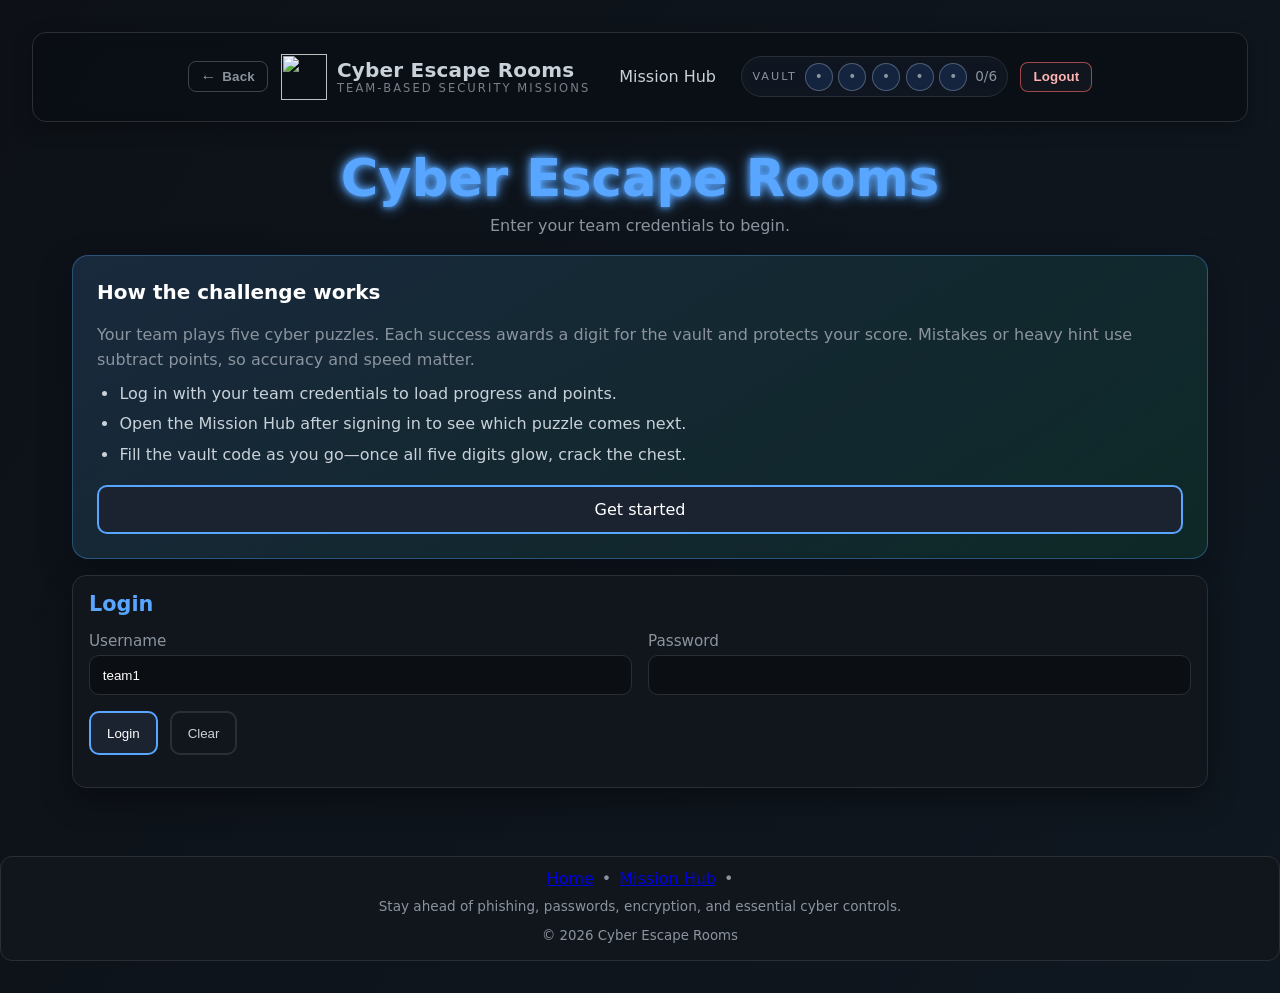
==== admin.html @ 76210c54 "2026 rooms: hub redesign, rebuilt rooms, sync and reset fixes Snapshot of the 2026 escape room work " ====
<!DOCTYPE html>
<html lang="en">
<head>
  <meta charset="UTF-8" />
  <meta name="viewport" content="width=device-width, initial-scale=1.0" />
  <meta name="description" content="Cyber Escape Rooms — Admin dashboard with team progress, charts, and data sync." />
  <link rel="icon" href="assets/favicon.png" type="image/png" />

  <!-- Tight CSP for static hosting (local assets only) -->
  <meta http-equiv="Content-Security-Policy"
        content="default-src 'self';
                 img-src 'self' data:;
                 style-src 'self' 'unsafe-inline';
                 script-src 'self';
                 connect-src 'self';
                 object-src 'none';
                 base-uri 'self'">

  <title>Cyber Escape Rooms — Admin Dashboard</title>

  <!-- External files only; no inline CSS/JS per your request -->
  <link rel="stylesheet" href="css/styles.css" />
  <script src="js/accessibility.js" defer></script>
  <script src="js/utils.js" defer></script>
  <script src="js/state-sync.js" defer></script>
  <script src="js/session.js" defer></script>
  <script src="js/Chart.min.js" defer></script>
  <script src="js/admin.js" defer></script>
</head>

<body data-session="admin">
  <a class="skip-link" href="#main">Skip to content</a>

  <!-- Global Header -->
  <header class="site-header site-header--bar" aria-label="Global">
    <div class="site-header__inner">
      <div class="header-left">
        <button class="nav-btn ghost nav-btn--back" type="button" data-back="index.html" data-tooltip="Back to previous page">
          <span aria-hidden="true">←</span>
          <span>Back</span>
        </button>
        <a class="brand" href="admin.html">
          <img src="assets/logo.png" alt="" class="logo" />
          <span class="brand-copy">
            <span class="brand-name">Cyber Escape Rooms</span>
            <span class="brand-tagline">Team-based security missions</span>
          </span>
        </a>
      </div>

      <div class="header-actions">
        <nav class="main-nav" aria-label="Primary">
          <a class="nav-link" href="game.html" data-visible="team">Mission Hub</a>
          <a class="nav-link" href="admin.html">Admin</a>
        </nav>
        <button class="nav-btn alert nav-btn--logout" type="button" data-action="logout">Logout</button>
      </div>
    </div>
  </header>

  <!-- Wider container for dashboards -->
  <main class="container container-xl admin-main" id="main" role="main" tabindex="-1">
    <header class="game-header" aria-labelledby="adminTitle">
      <h1 id="adminTitle" class="glow">Admin Dashboard</h1>
      <p id="adminWelcome" class="mt-1" style="color:var(--muted)">Welcome, ADMIN!</p>
    </header>

    <!-- Fun escape-room overlays (hooks only; style/JS later) -->
    <div id="confettiLayer" aria-hidden="true">
      <button class="celebrate-close" id="celebrateClose" type="button" aria-label="Close celebration">&times;</button>
      <div class="admin-podium" aria-hidden="true">
        <div class="admin-podium__inner">
          <h2 class="admin-podium__title">Team Podium</h2>
          <ol id="adminPodiumList" class="admin-podium__list"></ol>
        </div>
      </div>
    </div>
    <div id="spotlightLayer" aria-hidden="true"></div>

    <!-- Admin Grid: left = teams/stats/controls, right = charts -->
    <div class="admin-grid mt-2">

      <!-- LEFT column -->
      <aside class="admin-left" aria-label="Team progress and controls">
        <section class="card" aria-labelledby="teamProgressHeading">
          <h2 id="teamProgressHeading">Team Progress</h2>
          <div id="teamProgressList" class="team-grid mt-1" aria-live="polite"></div>
        </section>

        <section class="card mt-2" aria-labelledby="statsHeading">
          <h2 id="statsHeading">Stats &amp; Metrics</h2>
          <p id="averageTimeStats" class="mt-1"></p>
          <ul class="mt-1" style="list-style: disc; padding-left: 1.25rem">
            <li>Total teams detected: <strong id="statTotalTeams">—</strong></li>
            <li>Overall puzzles completed: <strong id="statTotalCompleted">—</strong></li>
            <li>Average completion time: <strong id="statAvgTime">—</strong></li>
          </ul>
          <p class="muted mt-1">Use this panel to track overall progress and average performance. Vault digits stay hidden so teams must earn them firsthand.</p>
        </section>

      </aside>

      <!-- RIGHT column: charts + notes -->
      <section class="admin-right" aria-label="Charts and notes">
        <section class="card admin-analytics" aria-labelledby="chartHeading">
          <div class="chart-header">
            <h2 id="chartHeading">Team Analytics</h2>
            <div class="chart-tabs" role="tablist">
              <button class="chart-tab is-active" type="button" data-target="progressChart" aria-controls="progressChart" aria-selected="true">Puzzle Completion</button>
              <button class="chart-tab" type="button" data-target="timeChart" aria-controls="timeChart" aria-selected="false">Avg Time (s)</button>
              <button class="chart-tab" type="button" data-target="challengeChart" aria-controls="challengeChart" aria-selected="false">Per Puzzle</button>
            </div>
          </div>
          <div class="chart-carousel">
            <canvas id="progressChart" data-panel="progressChart" width="400" height="220" class="chart-panel is-active" role="img"
                    aria-label="Bar chart of puzzles completed per team"></canvas>
            <canvas id="timeChart" data-panel="timeChart" width="400" height="220" class="chart-panel" role="img"
                    aria-label="Bar chart of average completion times per team"></canvas>
            <canvas id="challengeChart" data-panel="challengeChart" width="400" height="220" class="chart-panel" role="img"
                    aria-label="Bar chart showing how many teams completed each challenge"></canvas>
          </div>
        </section>

        <section class="card admin-activity mt-2" aria-labelledby="activityHeading">
          <div class="activity-header">
            <h2 id="activityHeading">Recent Activity</h2>
            <div class="activity-filters" aria-label="Activity filters">
              <label>
                <span class="sr-only">Filter by team</span>
                <select id="activityTeamFilter" aria-label="Filter by team"></select>
              </label>
              <label>
                <span class="sr-only">Filter by type</span>
                <select id="activityTypeFilter" aria-label="Filter by activity type"></select>
              </label>
            </div>
          </div>
          <div id="recentActivityList" class="activity-list-wrapper" aria-live="polite"></div>
        </section>

        <section class="card admin-sessions mt-2" aria-labelledby="sessionHeading">
          <h2 id="sessionHeading">Active Sessions</h2>
          <p class="muted">Snapshot of who is online and their latest action.</p>
          <ul class="session-list" id="sessionList"></ul>
        </section>

        <div class="admin-tools-grid mt-2">
          <!-- Data Sync (Netlify ↔ Neon) — hooks only -->
          <section class="card" aria-labelledby="syncHeading">
          <h2 id="syncHeading">Data Sync (Netlify ↔ Neon)</h2>
          <p class="mt-1" style="color:var(--muted)">
            Pull/push team progress to a Neon Postgres instance (wire-up later).
          </p>
          <div class="flex mt-1 control-row">
            <button class="btn" id="pullNeonBtn" type="button" title="Fetch latest stats from Neon">Pull from Neon</button>
            <button class="btn ghost" id="pushNeonBtn" type="button" title="Write local stats to Neon">Push to Neon</button>
          </div>
          <p id="syncStatus" class="mt-1 muted" aria-live="polite"></p>
          <div class="sync-diagnostics mt-1" id="syncDiagnostics" aria-live="polite"></div>
          <div class="flex mt-1 control-row">
            <button class="btn ghost" id="validateDataBtn" type="button">Run validation</button>
            <button class="btn ghost" id="downloadStateBtn" type="button">Download snapshot</button>
          </div>
        </section>

          <!-- Game Controls / Utilities -->
          <section class="card" aria-labelledby="controlsHeading">
            <h2 id="controlsHeading">Controls</h2>
            <div class="flex mt-1 control-row">
              <button class="btn" id="resetAllProgress" type="button">Reset All Teams</button>
              <button class="btn ghost" id="toggleSpotlight" type="button">Toggle Spotlight</button>
              <button class="btn ghost" id="togglePodium" type="button">Toggle Podium</button>
              <button class="btn ghost" id="triggerConfetti" type="button">Celebrate</button>
            </div>
            <div class="flex mt-1 control-row">
              <a class="btn ghost" id="backToLogin" href="index.html">Back to Login</a>
              <button class="btn" type="button" data-action="logout">Logout</button>
            </div>
          </section>
        </div>

        <!-- Optional: notes panel for admins -->
        <section class="card admin-notes mt-2" aria-labelledby="notesHeading">
          <h2 id="notesHeading">Admin Notes</h2>
          <p class="mt-1" style="color:var(--muted)">Jot observations during a session (local only).</p>
          <div class="field mt-1">
            <label for="adminNotes">Notes</label>
            <textarea id="adminNotes" rows="4" style="width:100%;"></textarea>
          </div>
          <div class="flex mt-1">
            <button class="btn" id="saveNotesBtn" type="button">Save Notes</button>
            <button class="btn ghost" id="clearNotesBtn" type="button">Clear</button>
          </div>
          <p id="notesStatus" class="mt-1" aria-live="polite" style="color:var(--muted)"></p>
        </section>
      </section>
    </div>

    <footer class="mt-3">
      <p style="color:var(--muted)">Charts update based on each team’s local progress and timing data.</p>
    </footer>
  </main>

  <!-- Global Footer -->
  <footer class="site-footer header-bleed">
    <div class="footer-inner">
      <nav class="footer-nav" aria-label="Footer">
        <a href="index.html">Home</a>
        <span aria-hidden="true">•</span>
        <a href="game.html">Mission Hub</a>
        <span aria-hidden="true">•</span>
        <a href="admin.html" aria-current="page">Admin</a>
      </nav>
      <p class="footer-note">Monitor team progress, sync data, and celebrate strong cyber habits.</p>
      <p class="footer-copy"><small>&copy; 2026 Cyber Escape Rooms</small></p>
    </div>
  </footer>

  <!-- Minimal inline handlers (no logic) -->
  <!-- Points Log Modal -->
  <div id="pointsModal" class="admin-modal" aria-hidden="true">
    <div class="admin-modal__overlay" data-close-modal></div>
    <div class="admin-modal__dialog" role="dialog" aria-modal="true" aria-labelledby="pointsModalTitle">
      <button class="admin-modal__close" type="button" data-close-modal aria-label="Close points log">&times;</button>
      <h2 id="pointsModalTitle">Team Points Log</h2>
      <p id="pointsModalSubtitle" class="muted"></p>
      <canvas id="pointsModalChart" width="520" height="240" aria-hidden="true"></canvas>
      <div id="pointsModalLog" class="points-log-list mt-1" role="region" aria-live="polite"></div>
      <form id="pointsAdjustForm" class="points-adjust-form mt-2">
        <div class="field">
          <label for="pointsAdjustAmount">Adjust points by</label>
          <input id="pointsAdjustAmount" name="amount" type="number" step="1" value="0" required />
        </div>
        <div class="field">
          <label for="pointsSetTotal">Or set total to</label>
          <input id="pointsSetTotal" name="total" type="number" step="1" placeholder="Leave blank to keep current" />
        </div>
        <div class="field">
          <label for="pointsAdjustReason">Reason</label>
          <input id="pointsAdjustReason" name="reason" type="text" placeholder="e.g. Manual adjustment" required data-sanitize="loose" />
        </div>
        <div class="points-adjust-actions">
          <button class="btn" type="submit">Apply Changes</button>
          <button class="btn ghost" type="button" id="pointsResetBtn">Clear Log</button>
        </div>
        <p class="muted mt-1" id="pointsAdjustFeedback" aria-live="polite"></p>
      </form>
    </div>
  </div>
</body>
</html>
---- css/styles.css ----
/* ==== Core Theme: Cyber Escape Room ====================================== */
:root {
    --bg-1: #0d1117;
    --bg-2: #0f1720;
    --panel: #11161d;
    --panel-2: #1b2230;
    --ink: #c9d1d9;
    --muted: #8b949e;
    --brand: #58a6ff;
    --brand-soft: #58a6ff22;
    --accent: #09ff88;
    --warn: #ffa657;
    --danger: #ff5555;
    --border: #2a2f36;
    --ring: #58a6ff55;
    --shadow: 0 12px 30px rgba(0, 0, 0, .35);
}

/* Wider container for desktops */
.container-xl { max-width: 1280px; margin-inline: auto; padding-inline: clamp(.75rem, 2.5vw, 2rem); }
@media (min-width: 1440px){ .container-xl { max-width: 1400px; } }

/* Header as a real bar */
.site-header--bar {
  width: 100%;
  background: linear-gradient(180deg, rgba(16,22,35,.85), rgba(16,22,35,.65));
  backdrop-filter: blur(6px);
  border-bottom: 1px solid rgba(120,130,160,.15);
  position: sticky; top: 0; z-index: 1000;
}
.site-header__inner { display:flex; align-items:center; gap:16px; padding:12px 16px; }
.brand .logo { height: 28px; width: auto; }            /* bigger logo */
@media (min-width: 900px){ .brand .logo { height: 34px; } }
.brand .brand-name { font-weight: 700; letter-spacing:.3px; }

/* Footer polish */
.site-footer {
  margin-top: 40px;
  padding: 20px 16px;
  border-top: 1px solid rgba(120,130,160,.18);
  background: rgba(10,14,20,.6);
  text-align: center;
}
.site-footer .footer-nav { display:flex; gap:12px; justify-content:center; flex-wrap:wrap; margin-bottom:8px; }
.site-footer a { opacity:.9 }


* {
    box-sizing: border-box;
    margin: 0;
    padding: 0
}

html {
    font-size: 16px;
    scroll-behavior: smooth
}

body {
    min-height: 100vh;
    color: var(--ink);
    background: linear-gradient(120deg, var(--bg-1), var(--bg-2));
    font-family: system-ui, -apple-system, Segoe UI, Roboto, Ubuntu, Cantarell, 'Helvetica Neue', Arial, 'Noto Sans', sans-serif;
    padding: clamp(1rem, 3vw, 2rem);
}

body.modal-open {
    overflow: hidden;
}

p, li {
    line-height: 1.55;
}

/* ==== Utilities =========================================================== */
.container {
    max-width: 1200px;
    margin-inline: auto;
    padding-inline: clamp(.75rem, 2vw, 1.25rem);
}

main.container,
main.container-xl {
    padding-block: clamp(1rem, 2.5vw, 1.75rem);
}

.grid {
    display: grid;
    gap: 1.25rem
}

.flex {
    display: flex;
    gap: .75rem
}

.muted {
    color: var(--muted);
}

.status-message {
    border: 1px solid var(--border);
    border-left-width: 4px;
    border-radius: 10px;
    padding: .75rem 1rem;
    background: rgba(88, 166, 255, .08);
    font-weight: 500;
    line-height: 1.5;
    transition: background .2s ease, border-color .2s ease, color .2s ease;
}

.status-message:empty {
    display: none;
}

.status-message.ok {
    border-color: var(--accent);
    background: rgba(9, 255, 136, .12);
}

.status-message.warn {
    border-color: var(--warn);
    background: rgba(255, 166, 87, .12);
}

.status-message[data-tone]:not(:empty)::before {
    content: attr(data-tone);
    display: inline-block;
    font-size: .7rem;
    font-weight: 700;
    letter-spacing: .1em;
    text-transform: uppercase;
    margin-right: .6rem;
    color: var(--brand);
}

.status-message[data-tone="success"]::before {
    content: "Success";
    color: var(--accent);
}

.status-message[data-tone="warn"]::before {
    content: "Check";
    color: var(--warn);
}

.status-message[data-tone="info"]::before {
    content: "Note";
}

.status-ok {
    color: var(--accent);
}

.status-warn {
    color: var(--warn);
}

.center {
    display: grid;
    place-items: center
}

.mt-1 {
    margin-top: .5rem
}

.mt-2 {
    margin-top: 1rem
}

.mt-3 {
    margin-top: 1.5rem
}

.hidden {
    display: none !important
}

.sr-only {
    position: absolute !important;
    width: 1px;
    height: 1px;
    padding: 0;
    margin: -1px;
    overflow: hidden;
    clip: rect(0, 0, 0, 0);
    white-space: nowrap;
    border: 0
}

/* ==== Cards & Panels ====================================================== */
.card {
    background: var(--panel);
    border: 1px solid var(--border);
    border-radius: 14px;
    padding: 1rem;
    box-shadow: var(--shadow);
}

.card.sm {
    padding: .9rem;
    border-radius: 12px;
}

/* ==== Headings ============================================================ */
h1.glow {
    font-size: 2.6rem;
    line-height: 1.1;
    color: var(--brand);
    text-shadow: 0 0 6px var(--brand), 0 0 14px var(--brand);
    animation: glowPulse 3.5s ease-in-out infinite alternate;
}

h2 {
    font-size: 1.3rem;
    margin-bottom: .6rem;
    color: var(--brand)
}

h3 {
    font-size: 1.1rem;
    margin-bottom: .3rem
}

/* ==== Buttons ============================================================= */
.btn {
    appearance: none;
    border: 0;
    cursor: pointer;
    background: var(--panel-2);
    color: #fff;
    border: 2px solid var(--brand);
    padding: .8rem 1rem;
    border-radius: 10px;
    transition: transform .18s ease, box-shadow .18s ease, background .18s ease;
    display: inline-flex;
    align-items: center;
    justify-content: center;
    text-decoration: none;
}

.btn.primary {
    background: var(--brand);
    border-color: transparent;
    color: #0b0f14;
    font-weight: 600;
}

.btn:hover {
    transform: translateY(-1px);
    box-shadow: 0 8px 18px var(--brand-soft)
}

.btn.ghost {
    background: transparent;
    border-color: var(--border);
    color: var(--ink)
}

.btn.ghost:hover {
    border-color: var(--brand);
    color: #fff
}

.btn.warn {
    border-color: var(--warn);
    background: rgba(255, 166, 87, 0.18);
    color: #fff;
}

.btn.warn:hover {
    box-shadow: 0 8px 18px rgba(255, 166, 87, 0.3);
}

.btn[aria-pressed="true"] {
    background: var(--brand);
    border-color: var(--brand);
    color: #fff;
    box-shadow: 0 0 0 1px var(--brand-soft);
}

.btn.block {
    width: 100%
}

.btn.sm {
    padding: .45rem .7rem;
    font-size: .92rem
}

.cta-btn {
    font-size: 1rem;
    padding: .75rem 1rem;
    width: 100%;
    min-width: 0;
    justify-content: center;
    white-space: normal;
}

/* ==== Inputs & Forms ====================================================== */
.field {
    display: flex;
    flex-direction: column;
    gap: .35rem;
}

label {
    color: var(--muted);
    font-size: .95rem
}

input[type="text"],
input[type="password"],
input[type="number"] {
    background: #0b0f14;
    color: #fff;
    border: 1px solid var(--border);
    padding: .7rem .8rem;
    border-radius: 10px;
    outline: none;
    transition: border-color .15s ease, box-shadow .15s ease;
}

input:focus {
    border-color: var(--brand);
    box-shadow: 0 0 0 4px var(--ring)
}

form .row {
    display: grid;
    grid-template-columns: 1fr 1fr;
    gap: 1rem
}

/* ==== Layouts ============================================================= */
.game-wrapper {
    max-width: 1200px;
    margin: auto;
    display: flex;
    flex-direction: column;
    gap: 1.25rem
}

.game-header {
    text-align: center;
    margin-bottom: .25rem
}

.game-header__welcome {
    margin-top: .35rem;
    font-size: clamp(1.35rem, 2.6vw, 2.1rem);
    font-weight: 600;
    letter-spacing: .04em;
    color: #e2e8f0;
}

.game-header__welcome span {
    color: var(--accent);
}

.main-layout {
    display: grid;
    grid-template-columns: minmax(260px, 300px) minmax(0, 1fr);
    gap: 1.5rem;
    align-items: start;
}

.instructions-card {
    border: 1px solid var(--brand);
    background: radial-gradient(circle at top left, rgba(88, 166, 255, .18), transparent 55%), var(--panel);
}

.puzzle-actions {
    display: flex;
    gap: .5rem;
    justify-content: center;
    flex-wrap: wrap;
}

.puzzle-actions .btn {
    min-width: 0;
}

.tip-card {
    border-left: 4px solid var(--brand);
    background: rgba(14, 22, 35, .9);
    box-shadow: 0 20px 35px rgba(0, 0, 0, .35);
}

.tip-card h2 {
    margin-bottom: .25rem;
}

.intro-banner {
    background: linear-gradient(145deg, rgba(88, 166, 255, .16), rgba(9, 255, 136, .08));
    border: 1px solid rgba(88, 166, 255, .35);
    border-radius: 16px;
    padding: clamp(1rem, 3vw, 1.5rem);
    display: grid;
    gap: .6rem;
    box-shadow: 0 12px 32px rgba(6, 10, 18, .45);
}

.intro-banner h2 {
    font-size: 1.25rem;
    color: #fff;
}

.intro-banner p {
    color: var(--muted);
}

.intro-banner ol,
.intro-banner ul {
    margin: 0;
    padding-left: 1.4rem;
    display: grid;
    gap: .35rem;
    color: var(--ink);
}

.intro-banner strong {
    color: #fff;
}

.points-card {
    padding: clamp(1rem, 3vw, 1.5rem);
}

.points-panel {
    margin: 0;
}

.points-panel summary {
    font-weight: 600;
    letter-spacing: .03em;
    text-transform: uppercase;
    color: var(--brand);
    cursor: pointer;
    list-style: none;
    display: flex;
    align-items: center;
    gap: .5rem;
}

.points-panel summary::-webkit-details-marker {
    display: none;
}

.points-panel summary::after {
    content: '\25BC';
    font-size: .7rem;
    transition: transform .2s ease;
    margin-left: auto;
}

.points-panel[open] summary::after {
    transform: rotate(180deg);
}

.points-panel > *:not(summary) {
    margin-top: .85rem;
}

.points-panel ul {
    margin: 0;
    padding-left: 1.25rem;
    color: var(--muted);
    display: grid;
    gap: .4rem;
}

.vault-callout {
    margin-top: .75rem;
    padding: .85rem 1rem;
    border-radius: 14px;
    border: 1px solid rgba(9, 255, 136, .45);
    background: linear-gradient(120deg, rgba(9, 255, 136, .12), rgba(9, 255, 136, .04));
    box-shadow: 0 10px 24px rgba(3, 8, 14, .35);
    display: grid;
    gap: .35rem;
}

.vault-callout .tag {
    display: inline-flex;
    align-items: center;
    gap: .35rem;
    padding: .3rem .65rem;
    border-radius: 999px;
    font-size: .75rem;
    letter-spacing: .08em;
    text-transform: uppercase;
    background: rgba(88, 166, 255, .18);
    color: var(--brand);
    font-weight: 600;
}

.vault-callout strong {
    color: #fff;
    font-size: 1.05rem;
}

.hint-callout {
    margin-top: .75rem;
    padding: .75rem 1rem;
    border-radius: 12px;
    border: 1px dashed rgba(88, 166, 255, .4);
    background: rgba(88, 166, 255, .08);
    color: var(--ink);
}

.hint-callout[hidden] {
    display: none;
}

.status-hud {
    display: grid;
    grid-template-columns: repeat(auto-fit, minmax(220px, 1fr));
    gap: 1rem;
    margin-top: 1.25rem;
}

.points-box {
    background: linear-gradient(160deg, rgba(22, 30, 44, .92), rgba(15, 21, 32, .88));
    border: 1px solid rgba(88, 166, 255, .22);
    border-radius: 14px;
    padding: 1rem 1.25rem;
    box-shadow: 0 14px 32px rgba(5, 10, 20, .35);
    display: grid;
    gap: .35rem;
}

.points-box__label {
    text-transform: uppercase;
    letter-spacing: .08em;
    font-size: .75rem;
    color: var(--muted);
}

.points-box__value {
    font-size: clamp(2.1rem, 4vw, 2.8rem);
    font-weight: 700;
    letter-spacing: .08em;
    color: #fff;
    font-family: "JetBrains Mono", Consolas, monospace;
}

.points-box__delta {
    font-size: .95rem;
    color: var(--muted);
    min-height: 1.2rem;
}

.points-box__delta.positive {
    color: var(--accent);
}

.points-box__delta.negative {
    color: var(--warn);
}

.progress-mini {
    background: rgba(9, 14, 22, .9);
    border: 1px solid rgba(88, 166, 255, .22);
    border-radius: 14px;
    padding: 1rem 1.25rem;
    display: grid;
    gap: .5rem;
}

.progress-mini__label {
    text-transform: uppercase;
    letter-spacing: .08em;
    font-size: .75rem;
    color: var(--muted);
}

.progress-mini__track {
    width: 100%;
    height: 12px;
    border-radius: 999px;
    background: rgba(88, 166, 255, .12);
    overflow: hidden;
}

.progress-mini__fill {
    height: 100%;
    width: 0%;
    background: linear-gradient(90deg, rgba(88, 166, 255, .65), rgba(9, 255, 136, .9));
    border-radius: inherit;
    transition: width .35s ease;
}

.progress-mini__text {
    color: var(--muted);
    font-size: .95rem;
}

.challenge-nav {
    margin-top: 2rem;
    display: flex;
    gap: .75rem;
    flex-wrap: wrap;
    justify-content: space-between;
}

.challenge-nav .btn {
    min-width: 160px;
}

.resources-card {
    margin-top: 1.5rem;
}

.resources-card ul {
    list-style: disc;
    padding-left: 1.25rem;
    display: grid;
    gap: .4rem;
}

.resources-card a {
    color: var(--brand);
    text-decoration: none;
}

.resources-card a:hover {
    text-decoration: underline;
}

.instructions-grid {
    display: grid;
    gap: 1.5rem;
}

@media (min-width: 900px) {
    .instructions-grid {
        grid-template-columns: minmax(0, 1.4fr) minmax(0, 1fr);
        align-items: center;
    }
}

.instructions-list {
    display: grid;
    gap: .75rem;
    padding-left: 1.3rem;
    font-size: 1.05rem;
}

.instructions-list li {
    line-height: 1.6;
}

.classification-cta {
    background: rgba(9, 255, 136, .08);
    border: 1px solid rgba(9, 255, 136, .35);
    border-radius: 16px;
    padding: 1.25rem;
    display: grid;
    gap: .85rem;
    justify-items: start;
    position: relative;
}

.classification-cta.is-nudged {
    box-shadow: 0 0 0 3px rgba(239, 68, 68, .5);
}

.classification-cta.is-nudged::after {
    content: 'Select a classification before highlighting';
    position: absolute;
    top: -1.75rem;
    left: .75rem;
    font-size: .8rem;
    color: #f87171;
}

.classification-buttons {
    display: grid;
    gap: .75rem;
    grid-template-columns: minmax(0, 1fr);
}

@media (min-width: 640px) {
    .classification-buttons {
        grid-template-columns: repeat(2, minmax(0, 1fr));
    }
}

.classification-buttons .btn {
    width: 100%;
    position: relative;
    border-width: 2px;
}

.classification-buttons .btn[aria-pressed="true"] {
    transform: translateY(-1px);
    box-shadow: 0 0 0 2px rgba(9, 255, 136, .35);
}

.feedback-actions {
    display: flex;
    flex-wrap: wrap;
    align-items: flex-start;
    gap: 1rem;
}

.feedback-actions .classification-cta {
    min-width: 240px;
    padding: .75rem 1rem;
    border: 1px solid rgba(59, 130, 246, .25);
    border-radius: 12px;
    background: rgba(9, 16, 29, .6);
}

.classification-buttons .btn.is-selected {
    transform: translateY(-2px);
    box-shadow: 0 0 0 3px rgba(88, 166, 255, .55), 0 18px 22px rgba(8, 12, 24, .4);
    border-color: rgba(88, 166, 255, .8);
    padding-right: 2.75rem;
}

.classification-buttons .btn.is-selected::after {
    content: 'Selected';
    position: absolute;
    top: 6px;
    right: 8px;
    padding: 2px 6px;
    font-size: .68rem;
    letter-spacing: .08em;
    text-transform: uppercase;
    border-radius: 999px;
    background: rgba(0, 0, 0, .35);
    color: rgba(255, 255, 255, .85);
}

#markPhish {
    background: rgba(104, 20, 55, .9);
    border-color: rgba(255, 166, 187, .45);
}

#markPhish:hover {
    background: rgba(122, 25, 66, .95);
}

#markPhish[aria-pressed="true"] {
    background: linear-gradient(135deg, rgba(154, 25, 75, .95), rgba(108, 18, 62, .95));
    border-color: rgba(255, 182, 209, .7);
    color: #fff;
}

#markPhish.is-selected {
    background: linear-gradient(135deg, rgba(200, 40, 100, 1), rgba(120, 16, 70, 1));
    color: #fff;
    border-color: rgba(255, 214, 238, .85);
}

#markPhish.is-selected::after {
    background: rgba(255, 255, 255, .18);
    color: rgba(255, 255, 255, .9);
}

#markLegit {
    background: rgba(88, 166, 255, .85);
    color: #0b0f14;
}

#markLegit:hover {
    background: rgba(88, 166, 255, .95);
}

#markLegit[aria-pressed="true"] {
    background: linear-gradient(135deg, rgba(120, 200, 255, 1), rgba(70, 150, 255, 1));
    border-color: rgba(120, 200, 255, .9);
    color: #05101f;
}

#markLegit.is-selected {
    background: linear-gradient(135deg, rgba(120, 200, 255, 1), rgba(40, 110, 220, 1));
    color: #041223;
    border-color: rgba(164, 220, 255, .9);
}

#markLegit.is-selected::after {
    background: rgba(12, 44, 92, .18);
    color: rgba(6, 24, 44, .82);
}

.classification-status {
    font-size: .82rem;
    margin-top: .35rem;
    transition: color .2s ease;
    color: var(--muted);
}

.classification-status.is-phish {
    color: #34d399;
}

.classification-status.is-legit {
    color: #60a5fa;
}

.cta-title {
    font-size: 1.25rem;
    font-weight: 600;
}

.cta-hint {
    color: var(--muted);
    font-size: .95rem;
}

.canvas-header {
    display: flex;
    justify-content: space-between;
    align-items: flex-start;
    gap: 1rem;
    flex-wrap: wrap;
}

.canvas-header .muted {
    margin: 0;
}

.canvas-actions {
    display: inline-flex;
    align-items: center;
    gap: .4rem;
    flex-wrap: wrap;
}

.canvas-actions .btn {
    min-width: 0;
}

body.phish-overlay-open {
    overflow: hidden;
}

.phish-overlay {
    position: fixed;
    inset: 0;
    z-index: 320;
    background: rgba(3, 10, 20, .92);
    display: flex;
    align-items: center;
    justify-content: center;
    padding: clamp(1rem, 5vw, 2.5rem);
}

#phishWorkspace.is-fullscreen {
    width: min(95vw, 1300px);
    max-height: 100vh;
    overflow: auto;
    box-shadow: 0 24px 70px rgba(0, 0, 0, .45);
    background: rgba(6, 12, 20, .92);
    border-radius: 18px;
    padding: clamp(1rem, 3vw, 1.5rem);
}

#phishWorkspace.is-fullscreen .image-stage {
    max-width: min(95vw, 1400px);
}

#phishWorkspace.is-fullscreen .card {
    max-width: 100%;
}

#phishWorkspace.is-fullscreen .main-layout,
#phishWorkspace.is-fullscreen {
    grid-template-columns: minmax(240px, 300px) minmax(0, 1fr);
}

.canvas-carousel {
    position: relative;
    display: flex;
    justify-content: center;
    padding: clamp(.75rem, 1.4vw, 1.1rem) clamp(.5rem, 1.8vw, 1rem);
    background: linear-gradient(160deg, rgba(18, 26, 40, .95), rgba(11, 17, 26, .88));
    border: 1px solid rgba(88, 166, 255, .18);
    border-radius: 18px;
    box-shadow: 0 20px 45px rgba(5, 10, 18, .55);
    overflow: hidden;
}

.carousel-arrow {
    width: 56px;
    height: 56px;
    border-radius: 50%;
    background: rgba(7, 12, 22, .75);
    border: 2px solid var(--brand);
    color: #fff;
    font-size: 2rem;
    display: grid;
    place-items: center;
    cursor: pointer;
    transition: transform .2s ease, box-shadow .2s ease;
    position: absolute;
    top: 50%;
    transform: translateY(-50%);
    z-index: 25;
}

.canvas-carousel #prevImg { left: 1rem; }
.canvas-carousel #nextImg { right: 1rem; }

.carousel-arrow:hover:not(:disabled) {
    transform: translateY(-50%) scale(1.05);
    box-shadow: 0 12px 24px rgba(88, 166, 255, .25);
}

.carousel-arrow:disabled {
    opacity: .35;
    cursor: not-allowed;
}

.carousel-arrow:focus-visible,
.carousel-dots button:focus-visible {
    outline: 3px solid var(--accent);
    outline-offset: 3px;
}

.carousel-dots {
    display: flex;
    justify-content: center;
    gap: .6rem;
    margin-top: 1.25rem;
    flex-wrap: wrap;
}

.carousel-dots button {
    width: 14px;
    height: 14px;
    border-radius: 999px;
    border: 2px solid var(--brand);
    background: transparent;
    cursor: pointer;
    padding: 0;
    transition: transform .2s ease, background .2s ease;
    position: relative;
    overflow: hidden;
}

.carousel-dots button.is-active {
    background: var(--brand);
    transform: scale(1.2);
}

.carousel-dots button.is-complete {
    border-color: var(--accent);
}

.carousel-dots button.is-complete::after {
    content: "";
    position: absolute;
    inset: 2px;
    border-radius: inherit;
    background: rgba(9, 255, 136, .5);
    opacity: .75;
}

.carousel-dots button.is-active.is-complete {
    background: var(--accent);
    border-color: var(--accent);
}

.text-center {
    text-align: center;
}

@media (max-width: 680px) {
    .carousel-arrow {
        width: 44px;
        height: 44px;
        font-size: 1.5rem;
        justify-self: center;
    }

    .canvas-carousel {
        padding: .5rem;
    }

    .image-stage {
        min-height: clamp(16rem, 110vw, 32rem);
    }
}


.left-panel,
.right-panel {
    min-width: 0
}

/* ==== Puzzle Navigation =================================================== */
.puzzle-nav .buttons {
    display: grid;
    gap: .8rem;
    grid-template-columns: repeat(auto-fit, minmax(200px, 1fr));
}

.puzzle-nav .btn {
    justify-content: space-between;
    display: flex;
    align-items: center;
    position: relative;
    overflow: hidden;
    isolation: isolate;
    transition: color .2s ease, border-color .2s ease, box-shadow .2s ease;
    z-index: 0;
}

.puzzle-nav .btn::before {
    content: "";
    position: absolute;
    inset: 0;
    background: linear-gradient(90deg, rgba(9, 255, 136, .35), rgba(9, 255, 136, .35));
    transform-origin: left;
    transform: scaleX(var(--progress-ratio, 0));
    transition: transform .35s ease;
    z-index: -1;
}

.puzzle-nav .btn::after {
    content: attr(data-progress) '%';
    position: absolute;
    top: 6px;
    right: 10px;
    font-size: .75rem;
    color: var(--muted);
    letter-spacing: .04em;
    font-family: "JetBrains Mono", Consolas, monospace;
    opacity: .85;
    z-index: 1;
}

.puzzle-nav .btn[data-progress="0"]::after {
    opacity: 0;
}

.puzzle-nav .btn.is-complete {
    border-color: var(--accent);
    color: #fff;
    box-shadow: 0 0 0 1px rgba(9, 255, 136, .35);
}

/* ==== Game Dashboard Layout ============================================= */
.dashboard-grid {
    display: grid;
    gap: 1.25rem;
    grid-template-columns: minmax(320px, 1.2fr) minmax(260px, 1fr);
    align-items: start;
}

.dashboard-grid > .mission-card {
    grid-column: 1 / -1;
}

.mission-card {
    position: relative;
    overflow: hidden;
}

.mission-card::before {
    content: "";
    position: absolute;
    inset: -30%;
    background: radial-gradient(circle at top right, rgba(88, 166, 255, .18), transparent 65%);
    transform: rotate(-6deg);
    pointer-events: none;
}

.mission-card__header {
    position: relative;
    z-index: 1;
    display: flex;
    flex-direction: column;
    gap: .35rem;
    margin-bottom: 1rem;
}

.mission-card__grid {
    position: relative;
    z-index: 1;
    display: grid;
    grid-template-columns: repeat(3, minmax(220px, 1fr));
    gap: 1.25rem;
    margin-top: 1.25rem;
}

.mission-brief {
    background: rgba(15, 28, 40, .85);
    border: 1px solid rgba(88, 166, 255, .28);
    border-radius: 14px;
    padding: 1rem;
    display: grid;
    gap: .65rem;
}

.mission-brief__title {
    font-size: 1.1rem;
    font-weight: 600;
}

.mission-brief__next {
    display: flex;
    flex-wrap: wrap;
    gap: .5rem .75rem;
    align-items: center;
    font-size: .95rem;
}

.mission-brief__next .tag {
    display: inline-flex;
    align-items: center;
    gap: .35rem;
    padding: .35rem .7rem;
    border-radius: 999px;
    font-size: .85rem;
    font-weight: 600;
    background: rgba(9, 255, 136, .2);
    color: var(--accent);
}

.mission-brief__next .tag.is-complete {
    background: rgba(88, 166, 255, .2);
    color: var(--brand);
}

.mission-brief .btn {
    justify-self: start;
}

.mission-card .status-hud {
    margin-top: 1.25rem;
}

.points-box .btn {
    justify-self: stretch;
    align-self: end;
    margin-top: .6rem;
    text-align: center;
}

.mission-tracker__list {
    list-style: none;
    margin: 0;
    padding: 0;
    display: grid;
    gap: 1rem;
}

.mission-tracker__item {
    display: block;
    text-decoration: none;
    color: inherit;
    padding: 1rem 1.2rem;
    border: 1px solid rgba(88, 166, 255, .18);
    border-radius: 14px;
    background: rgba(12, 18, 28, .85);
    box-shadow: 0 16px 28px rgba(4, 8, 16, .35);
    transition: transform .2s ease, border-color .2s ease, box-shadow .2s ease;
    position: relative;
}

.mission-tracker__item:hover,
.mission-tracker__item:focus-visible {
    border-color: var(--brand);
    transform: translateY(-2px);
    outline: none;
    box-shadow: 0 18px 36px rgba(8, 12, 24, .45);
}

.mission-tracker__header {
    display: flex;
    align-items: center;
    justify-content: space-between;
    gap: .5rem;
}

.mission-tracker__name {
    font-weight: 600;
    font-size: 1.05rem;
}

.mission-tracker__progress {
    font-family: "JetBrains Mono", Consolas, monospace;
    font-size: .9rem;
    color: var(--muted);
}

.mission-tracker__bar {
    margin-top: .65rem;
    width: 100%;
    height: 10px;
    border-radius: 999px;
    background: rgba(88, 166, 255, .12);
    overflow: hidden;
}

.mission-tracker__fill {
    display: block;
    height: 100%;
    width: 0%;
    background: linear-gradient(90deg, rgba(88, 166, 255, .65), rgba(9, 255, 136, .85));
    transition: width .35s ease;
}

.mission-tracker__hint {
    margin-top: .65rem;
    color: var(--muted);
    font-size: .9rem;
}

.mission-tracker__item.is-next {
    border-color: rgba(9, 255, 136, .45);
    box-shadow: 0 18px 34px rgba(9, 255, 136, .25);
}

.mission-tracker__item.is-complete .mission-tracker__fill {
    background: rgba(9, 255, 136, .9);
}

.mission-tracker__item.is-complete .mission-tracker__progress {
    color: var(--accent);
}

.mission-card__section {
    background: rgba(15, 24, 38, .9);
    border: 1px solid rgba(88, 166, 255, .22);
    border-radius: 12px;
    padding: 1rem;
    box-shadow: inset 0 0 0 1px rgba(20, 28, 40, .4);
    backdrop-filter: blur(4px);
}

.mission-card__section h3 {
    font-size: 1.1rem;
    margin-bottom: .5rem;
}

.mission-card__footer {
    position: relative;
    z-index: 1;
    margin-top: 1.25rem;
    display: flex;
    justify-content: flex-end;
    gap: .75rem;
    flex-wrap: wrap;
}

.endless-callout {
    margin-top: 1.5rem;
    background: rgba(9, 255, 136, .08);
    border: 1px solid rgba(9, 255, 136, .25);
    border-radius: 14px;
    padding: 1.25rem;
    display: grid;
    gap: .75rem;
}

.endless-callout .bonus-grid {
    display: grid;
    gap: 1rem;
    margin-top: .5rem;
    grid-template-columns: repeat(auto-fit, minmax(220px, 1fr));
}

.endless-callout .bonus-mission {
    background: rgba(15, 24, 38, .85);
    border: 1px solid rgba(9, 255, 136, .18);
    border-radius: 12px;
    padding: 1rem;
    display: grid;
    gap: .5rem;
}

.endless-callout .bonus-mission h3 {
    font-size: 1.05rem;
}

.endless-callout .bonus-mission .btn {
    justify-self: flex-start;
}

.bonus-callout {
    margin-top: 1.5rem;
    background: rgba(88, 166, 255, .08);
    border: 1px solid rgba(88, 166, 255, .35);
    border-radius: 14px;
    padding: 1.25rem;
    display: grid;
    gap: .75rem;
}

.player-alias {
    display: grid;
    gap: .5rem;
    background: rgba(15, 24, 38, .9);
    border: 1px solid rgba(88, 166, 255, .18);
    border-radius: 14px;
    padding: 1rem;
}

.player-alias__label {
    font-weight: 600;
    display: block;
    margin-bottom: .25rem;
}

.player-alias input {
    width: 100%;
    border-radius: 10px;
    border: 1px solid rgba(88, 166, 255, .35);
    background: rgba(17, 22, 34, .9);
    color: #fff;
    padding: .55rem .75rem;
    font-size: 1rem;
}

.player-alias input:focus {
    outline: 2px solid var(--brand);
    outline-offset: 1px;
}

.player-alias__hint {
    font-size: .85rem;
}

.player-alias__display {
    font-size: .95rem;
}

.bonus-actions {
    display: flex;
    flex-wrap: wrap;
    gap: .75rem;
}

.bonus-actions .btn {
    min-width: 180px;
}

.bonus-subcopy {
    display: grid;
    gap: .4rem;
}

.journey-map__title {
    font-size: .9rem;
    letter-spacing: .08em;
    text-transform: uppercase;
    color: var(--brand);
    opacity: .85;
    margin-bottom: .4rem;
}

.journey-steps .step {
    position: relative;
    padding: .45rem .9rem;
    border-radius: 10px;
    background: rgba(12, 19, 30, .6);
    border: 1px solid rgba(88, 166, 255, .18);
    transition: transform .2s ease, border-color .2s ease, box-shadow .2s ease;
}

.journey-steps .step.done {
    border-color: rgba(9, 255, 136, .4);
    color: var(--accent);
    box-shadow: 0 0 0 1px rgba(9, 255, 136, .25);
}

.journey-steps .step.is-next {
    border-color: rgba(88, 166, 255, .6);
    box-shadow: 0 0 0 2px rgba(88, 166, 255, .25);
    transform: translateY(-2px);
}

.journey-steps .step.is-next::after {
    content: "Next";
    position: absolute;
    top: -0.65rem;
    right: .6rem;
    font-size: .65rem;
    letter-spacing: .1em;
    text-transform: uppercase;
    color: rgba(88, 166, 255, .85);
}

.quick-tips {
    backdrop-filter: blur(6px);
    background: linear-gradient(160deg, rgba(9, 255, 136, .12), rgba(9, 255, 136, .03));
    border: 1px solid rgba(9, 255, 136, .25);
}

.tip-list {
    list-style: disc;
    padding-left: 1.1rem;
    color: var(--muted);
}

.tip-list li + li {
    margin-top: .4rem;
}

.vault-hint {
    background: rgba(23, 31, 45, .65);
    border-radius: 10px;
    padding: .75rem;
    border: 1px solid rgba(88, 166, 255, .18);
}

.vault-hint summary {
    cursor: pointer;
}

@media (max-width: 1220px) {
    .mission-card__grid {
        grid-template-columns: repeat(2, minmax(220px, 1fr));
    }
}

@media (max-width: 900px) {
    .dashboard-grid {
        grid-template-columns: 1fr;
    }
    .mission-card__grid {
        grid-template-columns: 1fr;
    }
    .mission-card__footer {
        justify-content: center;
    }
    .dashboard-grid > .chest-section {
        width: 100%;
    }
}

.badge {
    display: inline-flex;
    align-items: center;
    gap: .35rem;
    padding: .25rem .6rem;
    border-radius: 999px;
    font-size: .85rem;
    font-weight: 600;
    background: rgba(88,166,255,.18);
    color: var(--brand);
    border: none;
}

.badge.ghost {
    background: transparent;
    border: 1px dashed rgba(139,148,158,.55);
    color: var(--muted);
}

.badge.ok {
    background: rgba(9,255,136,.18);
    color: var(--accent);
}

.badge.dim {
    background: rgba(139,148,158,.14);
    color: var(--muted);
}

.badge.badge--interactive {
    cursor: pointer;
    transition: transform .18s ease, box-shadow .18s ease;
}

.step-badge {
    display: inline-flex;
    align-items: center;
    justify-content: center;
    padding: .2rem .6rem;
    margin-right: .5rem;
    border-radius: 999px;
    background: rgba(59,130,246,.2);
    color: var(--ink);
    font-size: .7rem;
    text-transform: uppercase;
    letter-spacing: .14em;
    font-weight: 600;
}

[data-tooltip] {
    position: relative;
}

[data-tooltip]::after {
    content: attr(data-tooltip);
    position: absolute;
    left: 50%;
    bottom: calc(100% + .45rem);
    transform: translateX(-50%) translateY(8px);
    background: rgba(15, 23, 42, .92);
    color: #f8fafc;
    padding: .35rem .55rem;
    border-radius: .5rem;
    font-size: .75rem;
    white-space: nowrap;
    pointer-events: none;
    opacity: 0;
    transition: opacity .18s ease, transform .18s ease;
    box-shadow: 0 12px 28px rgba(2, 6, 23, .45);
    z-index: 10;
}

[data-tooltip]:hover::after,
[data-tooltip]:focus-visible::after {
    opacity: 1;
    transform: translateX(-50%) translateY(0);
}

.badge.badge--interactive:hover,
.badge.badge--interactive:focus-visible {
    transform: translateY(-1px);
    box-shadow: 0 10px 22px rgba(8, 12, 24, .35);
    outline: none;
}

.score-card {
    display: grid;
    gap: .65rem;
}

.score-card .score-display {
    display: flex;
    align-items: center;
    justify-content: space-between;
    background: rgba(88, 166, 255, .08);
    border: 1px solid rgba(88, 166, 255, .25);
    border-radius: 12px;
    padding: .75rem 1rem;
}

.score-card .score-display span {
    font-size: clamp(2rem, 4.5vw, 3.1rem);
    font-weight: 700;
    letter-spacing: .08em;
    color: var(--accent);
}

.score-card .btn.sm {
    flex: 0 0 auto;
}

.score-log {
    background: rgba(17, 22, 29, .7);
    border: 1px solid var(--border);
    border-radius: 12px;
    padding: .75rem 1rem;
    max-height: 190px;
    overflow-y: auto;
    margin-top: .75rem;
    padding-right: 1.25rem;
}

.score-log::-webkit-scrollbar {
    width: 8px;
}

.score-log::-webkit-scrollbar-thumb {
    background: rgba(88, 166, 255, .35);
    border-radius: 999px;
}

.score-log__list {
    list-style: none;
    padding: 0;
    margin: 0;
    display: grid;
    gap: .4rem;
    font-size: .92rem;
}

.score-log__list li {
    color: var(--muted);
    font-family: "JetBrains Mono", Consolas, monospace;
}

.journey-steps {
    display: flex;
    flex-wrap: wrap;
    gap: .6rem;
    align-items: center
}

.step {
    background: #21262d;
    border: 2px solid #3a4048;
    color: var(--ink);
    padding: .5rem .75rem;
    border-radius: 10px;
    transition: transform .2s, border-color .2s;
}

.step.final {
    background: #2b3138;
    border-color: #585f6a
}

.step.done {
    border-color: var(--accent);
    box-shadow: 0 0 10px #09ff8833;
    transform: scale(1.02)
}

/* ==== Binary Lab ========================================================== */
.binary-layout {
    display: grid;
    gap: 1.5rem;
    grid-template-columns: minmax(0, 1.7fr) minmax(260px, 1fr);
    align-items: start;
}

@media (max-width: 960px) {
    .binary-layout {
        grid-template-columns: 1fr;
    }
}

.binary-meta {
    display: flex;
    gap: 1rem;
    flex-wrap: wrap;
}

.binary-meta .meta-item {
    flex: 1 1 140px;
    background: rgba(41, 45, 59, .55);
    border: 1px solid var(--border);
    border-radius: 12px;
    padding: .85rem 1rem;
}

.binary-row-xor {
    background: rgba(9, 255, 136, .08);
}

.binary-row-xor td {
    text-align: center;
}

.xor-input {
    width: 2.5rem;
    height: 2.2rem;
    border-radius: 8px;
    border: 1px solid rgba(88, 166, 255, .35);
    background: rgba(17, 22, 34, .85);
    color: #fff;
    text-align: center;
    font-family: "JetBrains Mono", Consolas, monospace;
    font-size: 1rem;
}

.xor-input:focus {
    outline: 2px solid var(--brand);
    outline-offset: 1px;
}

.binary-meta h3 {
    margin: 0;
    font-size: 1rem;
    color: var(--brand);
}

.binary-meta code {
    display: inline-block;
    margin-top: .3rem;
    font-size: 1.1rem;
}

.binary-meta .meta-caption {
    margin-top: .35rem;
    color: var(--muted);
    font-size: .85rem;
}

.binary-table {
    width: 100%;
    border-collapse: collapse;
    overflow: hidden;
    border-radius: 14px;
    border: 1px solid rgba(88, 166, 255, .15);
    background: rgba(12, 17, 27, .6);
}

.binary-table th,
.binary-table td {
    padding: .75rem .9rem;
    text-align: left;
    border-bottom: 1px solid rgba(88, 166, 255, .1);
    font-size: .94rem;
}

.binary-table tr:last-child th,
.binary-table tr:last-child td {
    border-bottom: none;
}

.binary-table thead {
    background: rgba(9, 16, 29, .75);
}

.binary-table code {
    font-size: .95rem;
}

.binary-table input {
    width: 100%;
    padding: .45rem .6rem;
    border-radius: 8px;
    border: 1px solid rgba(88, 166, 255, .35);
    background: rgba(17, 22, 34, .85);
    color: inherit;
    font-family: "JetBrains Mono", Consolas, monospace;
}

.binary-table input:focus {
    outline: 2px solid var(--brand);
    outline-offset: 1px;
}

.binary-input-table tbody th {
    font-weight: 600;
    text-align: left;
}


.binary-guides-row td {
    font-size: .8rem;
    color: var(--muted);
}

.answer-row {
    background: rgba(12, 17, 27, .45);
}

.status-pill {
    display: inline-flex;
    align-items: center;
    justify-content: center;
    padding: .2rem .7rem;
    border-radius: 999px;
    background: rgba(139, 148, 158, .15);
    color: var(--muted);
    font-weight: 600;
    font-size: .8rem;
    text-transform: uppercase;
    letter-spacing: .08em;
    transition: background .2s ease, color .2s ease, transform .2s ease;
}

.binary-status {
    display: flex;
    flex-wrap: wrap;
    gap: .6rem;
}

.binary-status .status-pill {
    background: rgba(88, 166, 255, .15);
}

.status-pill.ok {
    background: rgba(9, 255, 136, .2);
    color: #6fffb3;
    transform: translateY(-1px);
}

.status-pill.warn {
    background: rgba(255, 105, 105, .18);
    color: #ffb1b1;
}

.status-pill.pending {
    background: rgba(139, 148, 158, .2);
    color: var(--muted);
}

.binary-sum-grid {
    display: grid;
    grid-template-columns: repeat(auto-fit, minmax(220px, 1fr));
    gap: .65rem;
}

.binary-sum {
    margin: 0;
    padding: .55rem .75rem;
    background: rgba(15, 23, 42, .65);
    border: 1px solid rgba(88, 166, 255, .15);
    border-radius: 10px;
    font-size: .9rem;
}

.binary-result-grid {
    display: grid;
    grid-template-columns: repeat(auto-fit, minmax(220px, 1fr));
    gap: 1rem;
}

.result-field {
    display: flex;
    flex-direction: column;
    gap: .35rem;
    font-size: .9rem;
    color: var(--muted);
}

.result-field span {
    font-weight: 600;
}

.result-field input {
    padding: .55rem .7rem;
    border-radius: 10px;
    border: 1px solid rgba(88, 166, 255, .35);
    background: rgba(17, 22, 34, .85);
    color: inherit;
    font-family: "JetBrains Mono", Consolas, monospace;
}

.result-field input:focus {
    outline: 2px solid var(--brand);
    outline-offset: 1px;
}

.binary-xor ul {
    padding-left: 1.2rem;
    display: grid;
    gap: .45rem;
}

.binary-xor ul li {
    line-height: 1.45;
}

.binary-xor {
    display: grid;
    gap: .75rem;
}

.binary-coach {
    border-top: 1px solid rgba(88, 166, 255, .12);
    padding-top: .75rem;
    display: grid;
    gap: .5rem;
}

.binary-coach h3 {
    font-size: 1.05rem;
    margin: 0;
}

.binary-coach ol {
    margin: 0;
    padding-left: 1.25rem;
    display: grid;
    gap: .4rem;
}

.binary-coach p {
    margin: 0;
    color: var(--muted);
}

.binary-guide ol {
    margin: 0;
    padding-left: 1.35rem;
    display: grid;
    gap: .4rem;
}

.arrow {
    color: var(--brand)
}

/* ==== Vault / Chest ======================================================= */
.chest-section h2 {
    color: var(--brand)
}

.dashboard-grid > .mission-card,
.dashboard-grid > .chest-section,
.dashboard-grid > .quick-tips {
    width: 100%;
}

.dashboard-grid > .chest-section {
    align-self: stretch;
}

.vault-box {
    display: flex;
    flex-direction: column;
    align-items: center;
    gap: 1rem;
    width: 100%;
}

.chest {
    position: relative;
    width: min(360px, 100%);
    height: 200px;
    perspective: 800px
}

.chest-body {
    position: absolute;
    bottom: 0;
    left: 0;
    right: 0;
    height: 130px;
    background: #3b2a1f;
    border: 2px solid #714b31;
    border-bottom-left-radius: 14px;
    border-bottom-right-radius: 14px;
    display: flex;
    align-items: center;
    justify-content: center;
}

.chest-lid {
    position: absolute;
    top: 0;
    left: 0;
    right: 0;
    height: 90px;
    background: #4a3427;
    border: 2px solid #714b31;
    border-top-left-radius: 14px;
    border-top-right-radius: 14px;
    transform-origin: top center;
    transition: transform .6s ease;
}

.chest.open .chest-lid {
    transform: rotateX(55deg)
}

.lock-button {
    width: 58px;
    height: 58px;
    border-radius: 50%;
    border: 2px solid #ffd166;
    background: #222;
    color: #ffd166;
    font-size: 1.4rem;
    box-shadow: none;
    cursor: pointer;
    transition: transform .2s, box-shadow .2s;
}

.lock-button:hover {
    transform: scale(1.05);
    box-shadow: 0 0 14px rgba(255, 209, 102, .35);
}

.lock-panel {
    animation: fadeIn .25s ease
}

.lock-panel {
    width: 100%;
    max-width: 520px;
}

@keyframes fadeIn {
    from {
        opacity: 0;
        transform: translateY(-4px)
    }

    to {
        opacity: 1;
        transform: translateY(0)
    }
}

.lock-box {
    display: flex;
    justify-content: center;
    align-items: center;
    gap: .5rem;
    margin-top: .25rem;
    flex-wrap: wrap;
}

.lock-actions {
    display: flex;
    justify-content: center;
    gap: .75rem;
    flex-wrap: wrap;
}

.lock-digit {
    width: 3rem;
    height: 3rem;
    font-size: 2rem;
    text-align: center;
    border: 2px solid var(--brand);
    background: var(--bg-1);
    color: #fff;
    border-radius: 8px;
    transition: transform .2s;
    appearance: textfield;
    -moz-appearance: textfield;
    flex: 1 1 50px;
    max-width: 60px;
}

.lock-digit:focus {
    transform: scale(1.08);
    box-shadow: 0 0 0 4px var(--ring);
    outline: none
}

.lock-digit::-webkit-inner-spin-button,
.lock-digit::-webkit-outer-spin-button {
    -webkit-appearance: none;
    margin: 0;
}

.lock-box--words {
    flex-direction: column;
    gap: .75rem;
    align-items: stretch;
}

.lock-word-group {
    display: flex;
    align-items: center;
    gap: .75rem;
}

.lock-word-label {
    width: 7rem;
    flex-shrink: 0;
    font-size: .85rem;
    font-weight: 600;
    text-transform: uppercase;
    letter-spacing: .04em;
    color: var(--muted);
    text-align: right;
}

.lock-word {
    flex: 1;
    max-width: 12rem;
    height: 2.5rem;
    padding: 0 .75rem;
    font-size: 1.1rem;
    font-weight: 700;
    letter-spacing: .12em;
    text-transform: uppercase;
    text-align: center;
    border: 2px solid var(--brand);
    background: var(--bg-1);
    color: #fff;
    border-radius: 8px;
    transition: transform .2s, border-color .2s;
}

.lock-word:focus {
    transform: scale(1.03);
    box-shadow: 0 0 0 4px var(--ring);
    outline: none;
}

.lock-word.is-filled {
    border-color: var(--ok, #22c55e);
    background: rgba(34, 197, 94, .1);
    color: var(--ok, #22c55e);
}

/* ==== Phishing Tools & Canvas ============================================ */

.toolbox {
    display: flex;
    flex-direction: column;
    gap: .75rem;
    align-self: flex-start;
    min-width: 240px
}

.tool-row {
    display: flex;
    gap: .5rem;
    flex-wrap: wrap;
    /*align-items: center*/
}

#brushSize {
    width: 100%;
    accent-color: var(--brand);
}

input[type="range"] {
    appearance: none;
    width: 100%;
    height: 6px;
    border-radius: 999px;
    background: rgba(88, 166, 255, .18);
    outline: none;
}

input[type="range"]::-webkit-slider-thumb {
    appearance: none;
    width: 18px;
    height: 18px;
    border-radius: 50%;
    background: var(--brand);
    border: 2px solid #0b0f14;
    box-shadow: 0 4px 12px rgba(88, 166, 255, .35);
    cursor: pointer;
}

input[type="range"]::-moz-range-thumb {
    width: 18px;
    height: 18px;
    border-radius: 50%;
    background: var(--brand);
    border: 2px solid #0b0f14;
    box-shadow: 0 4px 12px rgba(88, 166, 255, .35);
    cursor: pointer;
}


#feedbackPanel {
    text-align: center;
    margin-top: 1rem;
    display: grid;
    gap: .75rem;
    justify-items: center;
}

#submitButton {
    font-size: 1.1rem;
    padding: 1rem 1.75rem;
    min-width: 240px;
}

#phishingFeedback.status-message {
    width: min(100%, 520px);
}

@media (max-width: 600px) {
    #submitButton {
        width: 100%;
        min-width: 0;
    }
    #feedbackPanel {
        width: 100%;
    }
    .classification-cta {
        width: 100%;
    }
}

/* ==== Phishing: stage sizing & scaling ================================== */
.image-container {
    position: relative;
    display: flex;
    flex-direction: column;
    gap: 0.75rem;
    align-items: center;
    padding: clamp(.45rem, 1.6vw, 1rem);
    background: radial-gradient(circle at top, rgba(88,166,255,.12), transparent 75%);
    border-radius: 16px;
    border: 1px solid transparent;
    overflow: hidden;
    width: 100%;
}

.phish-sidebar {
    display: flex;
    flex-direction: column;
    gap: 1rem;
}


.phish-step {
    border: 1px solid rgba(88, 166, 255, .2);
    border-radius: 12px;
    padding: .85rem 1rem;
    background: rgba(9, 15, 25, .65);
    display: grid;
    gap: .65rem;
}

.phish-step p {
    margin: 0;
    line-height: 1.45;
}

.phish-step__heading {
    display: flex;
    align-items: center;
    gap: .5rem;
}

.phish-step__heading h3 {
    margin: 0;
    font-size: 1rem;
}

.step-pill {
    display: inline-flex;
    align-items: center;
    justify-content: center;
    padding: .2rem .6rem;
    border-radius: 999px;
    font-size: .75rem;
    letter-spacing: .05em;
    text-transform: uppercase;
    background: rgba(88, 166, 255, .15);
    color: var(--brand);
}

.tool-stack .tool-row {
    display: flex;
    flex-wrap: wrap;
    gap: .5rem;
}

.phish-step .classification-buttons {
    display: grid;
    gap: .75rem;
    position: relative;
}

.classification-buttons.is-nudged {
    box-shadow: 0 0 0 2px rgba(248, 113, 113, .45);
    border-radius: 10px;
    padding: .35rem;
}

.classification-buttons.is-nudged::after {
    content: "Select an option to continue";
    display: block;
    font-size: .78rem;
    text-transform: uppercase;
    letter-spacing: .05em;
    color: #f87171;
    margin-top: .25rem;
}

.classification-tip:not([hidden]) {
    font-size: .82rem;
    color: #fca5a5;
    margin-top: -.35rem;
}

.phish-progress {
    display: grid;
    gap: .35rem;
    margin-top: .75rem;
}

.phish-reminders {
    font-size: .78rem;
    line-height: 1.4;
}

.phish-progress__dots {
    display: flex;
    gap: .4rem;
    align-items: center;
}

.phish-progress__dot {
    width: .65rem;
    height: .65rem;
    border-radius: 50%;
    border: 1px solid var(--border);
    background: transparent;
    transition: background-color .2s ease, border-color .2s ease;
}

.phish-progress__dot.is-met {
    background: var(--accent);
    border-color: var(--accent);
}

.phish-progress__dot.is-bonus:not(.is-met) {
    border-style: dashed;
}

.phish-submit {
    display: grid;
    gap: .4rem;
    margin-top: .5rem;
}

.phish-step--examples .link-list {
    max-height: 150px;
    overflow-y: auto;
}

.phish-step--examples .link-list a {
    display: inline-block;
    padding: .25rem 0;
}

.hacker-note {
    color: var(--accent);
    font-style: italic;
    margin-top: .5rem;
}

/* Wrapper keeps the stage + controls centered under the canvas */
.slideshow-wrapper {
    display: flex;
    flex-direction: column;
    align-items: center;
}

.slideshow-wrapper > *:first-child {
    width: 100%;
}

/* Stage matches the rendered image dimensions so the overlay tracks perfectly */
.image-stage {
    position: relative;
    width: min(100%, var(--stage-width, 1420px));
    height: var(--stage-height, clamp(18rem, 52vw, 36rem));
    background: rgba(6, 11, 18, .95);
    border: 1px solid rgba(88, 166, 255, .25);
    border-radius: 14px;
    box-shadow: inset 0 0 0 1px rgba(4, 8, 14, .8);
    overflow: hidden;
    transform-origin: center center;
    transition: transform .18s ease;
}

.image-stage::after {
    content: "";
    position: absolute;
    inset: 0;
    background: transparent;
    pointer-events: none;
    transition: background .2s ease, box-shadow .2s ease;
}

.image-stage.is-complete::after {
    background: linear-gradient(135deg, rgba(9, 255, 136, .08), rgba(9, 255, 136, .02));
    box-shadow: inset 0 0 0 3px rgba(9, 255, 136, .35);
}

.image-container.is-complete {
    border: 1px solid rgba(9, 255, 136, .25);
    box-shadow: 0 0 0 2px rgba(9, 255, 136, .12);
}

.image-stage.is-zoomed {
    overflow: visible;
}

.image-container.is-zoomed {
    overflow: auto;
}

.phish-guides {
    position: absolute;
    inset: 0;
    pointer-events: none;
    display: none;
    z-index: 24;
}

.phish-guides[hidden] {
    display: none;
}

.phish-guide {
    position: absolute;
    border: 3px dashed rgba(239, 68, 68, .9);
    border-radius: 999px;
    background: rgba(239, 68, 68, .12);
    box-shadow: 0 0 18px rgba(239, 68, 68, .35);
    transform: translate(-50%, -50%);
}

/* These sizes are set dynamically in JS, but defaults help first paint */
#phishingImage {
    display: block;
    user-select: none;
    pointer-events: none;
    max-width: 100%;
    height: auto;
}

#drawCanvas {
    position: absolute;
    top: 0;
    left: 0;
    width: 100%;
    height: 100%;
    pointer-events: auto;
    z-index: 10;
}

.example-banner {
    position: absolute;
    bottom: 1.1rem;
    left: 50%;
    transform: translateX(-50%);
    padding: .45rem 1.5rem;
    border-radius: 999px;
    background: rgba(0, 8, 18, .7);
    color: #fff;
    font-size: .95rem;
    letter-spacing: .03em;
    pointer-events: none;
    z-index: 15;
}

.image-stage.is-complete .example-banner {
    background: rgba(9, 255, 136, .85);
    color: #031b11;
}

.autosave-status {
    font-size: .85rem;
    color: var(--muted);
}

.stage-vuln {
    text-align: center;
    color: var(--muted);
    font-size: .9rem;
    margin-top: .35rem;
}

/* ==== Active tool state ================================================== */
.tool-btn.is-active {
    background: #223145;
    /* slightly brighter than panel */
    box-shadow: 0 0 0 2px var(--brand);
    border-color: var(--brand);
}

.tool-btn.is-active:hover {
    transform: translateY(-1px) scale(1.01);
}

/* ==== Admin Dashboard Team Grid ======================================= */
.team-grid {
    display: grid;
    gap: 0.9rem;
    grid-template-columns: repeat(auto-fit, minmax(280px, 1fr));
}

.team-card {
    background: linear-gradient(160deg, rgba(34, 45, 62, .92), rgba(19, 26, 36, .92));
    border: 1px solid rgba(88, 166, 255, .18);
    border-radius: 14px;
    padding: 1rem 1.1rem;
    display: flex;
    flex-direction: column;
    gap: .75rem;
    align-items: stretch;
    transition: transform 0.2s ease, box-shadow 0.2s ease;
    position: relative;
    overflow: hidden;
}

.team-card::after {
    content: "";
    position: absolute;
    inset: 0;
    background: radial-gradient(circle at top left, rgba(9, 255, 136, .12), transparent 60%);
    opacity: 0;
    transition: opacity .3s ease;
    pointer-events: none;
}

.team-card:hover {
    transform: translateY(-3px);
    box-shadow: 0 12px 28px rgba(0, 0, 0, .45);
}

.team-card:hover::after {
    opacity: 1;
}

.team-card__header {
    display: flex;
    justify-content: space-between;
    gap: .85rem;
    align-items: flex-start;
    flex-wrap: wrap;
}

.team-card__title {
    display: flex;
    flex-direction: column;
    gap: .25rem;
}

.team-card__title h3 {
    font-size: 1.35rem;
    letter-spacing: .04em;
    color: #fff;
}

.team-card__title small {
    color: var(--muted);
    font-size: .85rem;
    letter-spacing: .05em;
    text-transform: uppercase;
}

.team-card__points {
    font-family: "JetBrains Mono", Consolas, monospace;
    font-size: 1.15rem;
    color: var(--accent);
}

.team-card__progress {
    display: flex;
    flex-direction: column;
    gap: .35rem;
}

.team-card__progress-track {
    position: relative;
    background: rgba(88, 166, 255, .15);
    border-radius: 999px;
    height: 10px;
    overflow: hidden;
}

.team-card__progress-fill {
    position: absolute;
    inset: 0;
    width: var(--progress, 0%);
    background: linear-gradient(90deg, var(--brand), var(--accent));
    border-radius: inherit;
    transition: width .35s ease;
}

.team-card__meta {
    display: flex;
    gap: 1rem;
    flex-wrap: wrap;
    font-size: .9rem;
    color: var(--muted);
}

.team-card__status {
    display: inline-flex;
    align-items: center;
    padding: .15rem .55rem;
    border-radius: 999px;
    font-size: .75rem;
    font-weight: 600;
    letter-spacing: .04em;
    text-transform: uppercase;
    background: rgba(239, 68, 68, .2);
    color: #f87171;
}

.team-card__meta strong {
    color: var(--ink);
    font-family: "JetBrains Mono", Consolas, monospace;
    font-size: 1rem;
}

.team-card__badges {
    display: flex;
    flex-wrap: wrap;
    gap: .45rem;
}

.team-card__badges-inline {
    display: flex;
    gap: .35rem;
    margin-top: .25rem;
}

.team-card.is-live {
    border-color: rgba(16, 185, 129, .6);
    box-shadow: 0 0 0 1px rgba(16, 185, 129, .35);
}

.team-card__session {
    display: grid;
    grid-template-columns: repeat(auto-fit, minmax(120px, 1fr));
    gap: .35rem;
    font-size: .85rem;
    color: var(--muted);
    margin-top: .5rem;
}

.team-card__action {
    display: inline-flex;
    align-items: center;
    gap: .35rem;
    margin-left: auto;
}

/* ==== Password Puzzle ===================================================== */
.password-container {
    max-width: min(1320px, 96vw);
}

.pw-grid {
    display: grid;
    grid-template-columns: minmax(280px, 320px) minmax(420px, 1fr);
    gap: 1.25rem;
    align-items: start;
}

.pw-flow {
    display: flex;
    flex-direction: column;
    gap: 1.25rem;
    grid-column: 2;
}

.pw-guess {
    grid-column: 2;
    align-self: stretch;
}

.pw-meta .pw-score-readout {
    display: flex;
    align-items: baseline;
    gap: .75rem;
    font-size: 2.6rem;
    font-weight: 700;
    letter-spacing: .08em;
    color: var(--accent);
}

.pw-meta .pw-score-readout small {
    font-size: .9rem;
    color: var(--muted);
}

.pw-strength progress {
    width: 100%;
    height: 10px;
    border: none;
    border-radius: 999px;
    background: rgba(88,166,255,.15);
    overflow: hidden;
}

.pw-strength progress::-webkit-progress-bar {
    background: rgba(88,166,255,.15);
    border-radius: 999px;
}

.pw-strength progress::-webkit-progress-value {
    background: linear-gradient(90deg, var(--brand), var(--accent));
    border-radius: 999px;
}

.pw-strength progress::-moz-progress-bar {
    background: linear-gradient(90deg, var(--brand), var(--accent));
}

.pw-card-head {
    display: flex;
    align-items: center;
    justify-content: space-between;
    gap: 1rem;
    flex-wrap: wrap;
}

.clue-list {
    list-style: disc;
    padding-left: 1.25rem;
    color: var(--ink);
}

.clue-list li {
    margin: .35rem 0;
}

.pw-strength-runner {
    display: grid;
    gap: 1rem;
    padding: 1.25rem;
    border: 1px solid rgba(88,166,255,.22);
    border-radius: 14px;
    background: rgba(8, 12, 18, .85);
}

.pw-strength-summary {
    margin: 0;
    color: var(--muted);
    font-size: .95rem;
}

.pw-strength-meter {
    position: relative;
    width: 100%;
    height: 12px;
    border-radius: 999px;
    background: rgba(88,166,255,.18);
    overflow: hidden;
}

.pw-strength-meter__bar {
    position: absolute;
    inset: 0;
    width: 0%;
    background: linear-gradient(90deg, #ff4d4f, #22d3ee);
    border-radius: inherit;
    transition: width .2s ease, background .2s ease;
}

.pw-strength-metrics {
    display: grid;
    grid-template-columns: repeat(auto-fit, minmax(180px, 1fr));
    gap: .75rem 1.25rem;
    margin: 0;
}

.pw-strength-metrics > div {
    display: grid;
    gap: .15rem;
}

.pw-strength-metrics dt {
    font-size: .75rem;
    text-transform: uppercase;
    letter-spacing: .12em;
    color: rgba(226, 232, 240, .6);
}

.pw-strength-metrics dd {
    margin: 0;
    font-size: .95rem;
    color: var(--ink);
}

.binary-input-table tbody td.is-on {
    background: rgba(9, 255, 136, .18);
    color: var(--accent);
    font-weight: 600;
}

.binary-input-table tbody td.is-off {
    opacity: .6;
}

.binary-input-table tbody tr.binary-row-xor td.is-on {
    background: rgba(88, 166, 255, .22);
    color: var(--brand);
}

.binary-guides-row th,
.binary-guides-row td {
    font-size: .8rem;
    color: rgba(226, 232, 240, .75);
    background: rgba(15, 24, 38, .72);
    border-top: 1px solid rgba(88, 166, 255, .12);
}

.binary-guide-cell {
    font-family: "JetBrains Mono", Consolas, monospace;
}

.binary-guides-row th {
    text-align: left;
    font-weight: 600;
}

@media (max-width: 900px) {
    .pw-grid {
        grid-template-columns: 1fr;
    }
    .pw-flow {
        grid-column: 1;
    }
    .pw-guess {
        grid-column: auto;
    }
}

@media (min-width: 1600px) {
    .container {
        max-width: min(1720px, 95vw);
    }
    .container-xl {
        max-width: min(1760px, 95vw);
    }
    .dashboard-grid {
        grid-template-columns: minmax(420px, 2.1fr) minmax(340px, 1.2fr) minmax(300px, 1fr);
        align-items: start;
    }
    .dashboard-grid > .mission-card {
        grid-column: 1 / span 2;
    }
    .dashboard-grid > .chest-section {
        grid-column: 3 / 4;
        height: 100%;
    }
    .dashboard-grid > .quick-tips {
        grid-column: 3 / 4;
    }
    .pw-grid {
        grid-template-columns: minmax(320px, 360px) minmax(520px, 1fr);
    }
    .enc-layout {
        grid-template-columns: minmax(360px, 420px) minmax(0, 1fr);
        gap: 2.25rem;
    }
    .ess-layout {
        grid-template-columns: minmax(220px, 280px) minmax(0, 1fr);
    }
    .binary-layout {
        grid-template-columns: minmax(420px, 1.35fr) minmax(0, 1fr);
        gap: 2.25rem;
    }
}

/* ==== Phishing Puzzle ==================================================== */
.thumb-nav .link-list {
    display: grid;
    gap: .35rem;
    list-style: none;
    padding: 0;
    margin: 0;
}

.thumb-nav a {
    color: var(--ink);
    text-decoration: none;
    transition: color .2s ease;
    position: relative;
    padding-left: 2.1rem;
    line-height: 1.45;
}

.thumb-nav a:hover {
    color: var(--brand);
}

.thumb-nav a.is-active {
    color: var(--accent);
    font-weight: 600;
}

.thumb-nav a::before {
    content: "";
    position: absolute;
    left: .7rem;
    top: 50%;
    width: .6rem;
    height: .6rem;
    border-radius: 50%;
    border: 1px solid var(--border);
    background: transparent;
    transform: translateY(-50%);
    transition: background-color .2s ease, border-color .2s ease;
}

.thumb-nav a.is-complete::before {
    background: var(--accent);
    border-color: var(--accent);
}

.thumb-nav a.is-complete {
    color: var(--accent);
}

.slideshow-controls {
    justify-content: center;
    align-items: center;
    flex-wrap: wrap;
    gap: .75rem;
}

.slideshow-controls p {
    margin: 0;
    flex: 0 0 auto;
    text-align: center;
    font-size: .92rem;
}

.slideshow-controls .btn {
    flex: 0 0 auto;
}

/* ==== Encryption (Caesar Wheel) ========================================= */

/* Layout: smaller fixed wheel column + content */
.enc-layout {
    display: grid;
    grid-template-columns: 420px 1fr;
    /* keeps wheel panel compact */
    gap: 1.75rem;
    align-items: start;
}

/* Wheel panel stays compact */
.enc-wheel-panel {
    display: flex;
    flex-direction: column;
    gap: 1rem;
}

.shift-readout {
    display: inline-flex;
    align-items: baseline;
    gap: .35rem;
    font-weight: 600;
    color: #f8fafc;
}

.shift-readout small {
    text-transform: uppercase;
    letter-spacing: .16em;
    font-size: .65rem;
    color: var(--accent);
}

.enc-note {
    margin-top: .75rem;
    font-size: .85rem;
}

.enc-example {
    border: 1px solid rgba(88,166,255,.18);
    border-radius: 10px;
    padding: .6rem .8rem;
    background: rgba(15, 23, 42, .6);
    color: var(--muted);
    display: grid;
    gap: .35rem;
}

.enc-example .tag {
    display: inline-flex;
    align-items: center;
    gap: .25rem;
    padding: .1rem .6rem;
    border-radius: 999px;
    background: rgba(88,166,255,.18);
    color: var(--brand);
    font-size: .7rem;
    letter-spacing: .14em;
}

/* Fixed wheel size so it never fills the page */
.wheel-wrap {
    position: relative;
    width: 320px;
    /* tweak: 300–360 looks good */
    height: 320px;
    margin-inline: auto;
}

/* Center both rings in the wrap */
.wheel {
    position: absolute;
    inset: 0;
    margin: auto;
    width: 100%;
    height: 100%;
    border-radius: 50%;
    transform-origin: 50% 50%;
}

/* Outlines only; letters render above these */
.wheel.outer {
    border: 2px solid var(--border);
    /* grey */
    z-index: 1;
}

.wheel.inner {
    width: 76%;
    /* inner ring sits neatly inside */
    height: 76%;
    border: 2px solid var(--brand);
    /* blue */
    cursor: grab;
    transition: transform .15s linear;
    z-index: 2;
}

.wheel.inner:active {
    cursor: grabbing;
}

/* Letter glyphs (drawn from the wrap center) */
.wheel .glyph {
    position: absolute;
    left: 50%;
    top: 50%;
    transform-origin: 0 0;
    /* rotate/translate from wrap center */
    user-select: none;
    pointer-events: none;
    z-index: 3;
    font-weight: 700;
    letter-spacing: .05em;
    display: flex;
    flex-direction: column;
    align-items: center;
    gap: .1rem;
}

.wheel .glyph.outer {
    color: #9fbde2;
    font-size: 15px;
}

.wheel .glyph.inner {
    color: #c9d1d9;
    font-size: 14px;
}

.wheel .glyph__letter {
    line-height: 1;
}

.wheel .glyph__index {
    font-size: .62em;
    opacity: .7;
    line-height: 1;
    font-weight: 600;
}

/* Right panel minimum height */
.enc-panel {
    min-height: 340px;
    background: linear-gradient(140deg, rgba(22, 30, 44, .92), rgba(12, 18, 28, .88));
    border: 1px solid rgba(88, 166, 255, .22);
    border-radius: 14px;
}

.enc-wheel-panel {
    background: linear-gradient(160deg, rgba(12, 20, 32, .88), rgba(18, 26, 40, .82));
    border: 1px solid rgba(88, 166, 255, .18);
    border-radius: 14px;
    box-shadow: 0 18px 36px rgba(0, 0, 0, .35);
}

.enc-panel h2,
.enc-wheel-panel h2 {
    color: var(--brand);
}

.hint-locked {
    border: 1px dashed rgba(239, 68, 68, .45);
    background: rgba(239, 68, 68, .12);
    color: rgba(255, 255, 255, .82);
}

@media (max-width: 980px) {
    .enc-layout {
        grid-template-columns: 1fr;
    }

    .wheel-wrap {
        width: 280px;
        height: 280px;
    }

    .wheel .glyph.outer {
        font-size: 14px;
    }

    .wheel .glyph.inner {
        font-size: 13px;
    }
}

/* ==== ASD Essentials – improved ===================================== */
.ess-layout {
    position: relative;
    display: grid;
    grid-template-columns: minmax(240px, 320px) minmax(0, 1fr);
    gap: 2rem;
}

.ess-column {
    padding: 1rem;
}

.drag-list,
.drop-list {
    list-style: none;
    margin: 0;
    padding: 0;
    display: flex;
    flex-direction: column;
    gap: .75rem;
}

.drop-list {
    display: grid;
    grid-template-columns: repeat(auto-fit, minmax(340px, 1fr));
    gap: 1.25rem;
}

.drag-card {
    background: var(--panel-2);
    border: 2px solid var(--border);
    border-radius: 10px;
    padding: .6rem .75rem;
    cursor: grab;
    transition: transform .15s ease, border-color .2s ease, background .2s ease;
    display: flex;
    align-items: center;
    gap: .5rem;
}

.drag-card .dot {
    width: .75rem;
    height: .75rem;
    border-radius: 999px;
    display: inline-block;
}

.drag-card:focus {
    outline: 2px solid var(--brand);
}

.drag-card.dragging,
.drag-card.picked {
    transform: scale(1.03);
    background: #0f1a2a;
    border-color: var(--brand);
}

.drop-slot {
    background: var(--panel-1);
    border: 2px dashed var(--border);
    border-radius: 12px;
    padding: .75rem;
    transition: background .2s, border-color .2s, box-shadow .2s;
}

.drop-slot .slot-head {
    display: flex;
    align-items: center;
    gap: .5rem;
}

.drop-slot .slot-head .dot {
    width: .75rem;
    height: .75rem;
    border-radius: 999px;
    background: var(--border);
}

.drop-slot .slot-desc {
    color: var(--muted);
    margin: .25rem 0 .5rem 1.25rem;
    font-size: .95rem;
}

.drop-slot .slot-bay .tag {
    display: inline-block;
    padding: .15rem .5rem;
    border: 2px solid currentColor;
    border-radius: 999px;
    font-size: .85rem;
    background: transparent;
}

.drop-slot.over {
    background: rgba(88, 166, 255, .12);
    border-color: var(--brand);
}

.drop-slot.correct {
    box-shadow: 0 0 0 2px #00c67a55 inset;
}

.drop-slot.incorrect {
    box-shadow: 0 0 0 2px #ff555555 inset;
}

/* Progress bar */
.ess-progress .progress-bar {
    width: 100%;
    height: 18px;
    border-radius: 9px;
    background: var(--panel-2);
    overflow: hidden;
}

#progressFill {
    height: 100%;
    width: 0%;
    background: var(--brand);
    transition: width .25s ease;
}

/* Wires (SVG) */
.ess-wires {
    position: absolute;
    inset: 0;
    pointer-events: none;
}

.ess-wires .wire {
    fill: none;
    stroke-width: 2.5;
    opacity: .8;
    filter: drop-shadow(0 0 2px #0006);
}

/* Buttons */
.btn.warn {
    background: #3a2030;
    border: 1px solid #d26;
    color: #ffd7e0;
}

.btn.warn:hover {
    transform: translateY(-1px);
}

/* Responsive */
@media (max-width: 900px) {
    .ess-layout {
        grid-template-columns: 1fr;
    }
}
/* simple connectors in essential grid */
.essential-grid {
  display: grid;
  grid-template-columns: 1fr 1fr;
  gap: 16px 32px;
  align-items: start;
  position: relative;
}
.essential-grid .control,
.essential-grid .desc {
  position: relative;
  padding: 12px 14px;
}
.essential-grid .control::after {
  content: "";
  position: absolute;
  top: 50%; right: -16px;
  width: 32px; height: 2px; background: rgba(140,180,255,.35);
}
@media (max-width: 720px){
  .essential-grid { grid-template-columns: 1fr; }
  .essential-grid .control::after { display:none; }
}


/* ==== Accessibility helpers ============================================= */
/* Show outlines only when navigating with keyboard */
.user-is-tabbing *:focus {
    outline: 3px solid var(--brand);
    outline-offset: 2px;
}

:not(.user-is-tabbing) *:focus {
    outline: none;
}

/* Skip link: visible on focus, stays readable and high-contrast */
.skip-link {
    position: absolute;
    left: 0;
    top: 0;
    transform: translateY(-120%);
    background: #0b1220;
    color: #fff;
    border: 2px solid var(--brand);
    padding: .5rem .75rem;
    border-radius: .5rem;
    z-index: 1000;
}

.skip-link:focus {
    transform: translateY(0%);
}

/* ==== Footer / Misc ======================================================= */
footer {
    text-align: center;
    margin-top: 1rem;
    color: var(--muted)
}

/* ==== Responsive ========================================================== */
@media (max-width: 980px) {
    .main-layout {
        grid-template-columns: 1fr
    }

    .btn.block-md {
        width: 100%
    }
}
/* ==== Layout polish ====================================================== */
/* Give containers a bit of side padding that adapts with viewport */
.container {
  max-width: 1200px;
  margin-inline: auto;
  padding-inline: clamp(1rem, 3vw, 2rem);
}

/* Make a section span the full viewport width even when inside centered layouts */
.header-bleed {
  position: relative;
  width: 100vw;           /* full viewport width */
  left: 50%;
  right: 50%;
  margin-left: -50vw;     /* pull to edges */
  margin-right: -50vw;
  padding-inline: clamp(1rem, 3vw, 2rem); /* keep nice side padding */
}

/* ==== Global Header / Footer ============================================ */
.site-header {
  display: flex;
  align-items: center;
  justify-content: space-between;
  gap: 1rem;
  padding: .65rem .75rem;
  background: var(--panel);
  border: 1px solid var(--border);
  border-radius: 14px;
  box-shadow: var(--shadow);
}

/* brand lockup */
.site-header .brand {
  display: inline-flex;
  align-items: center;
  gap: .7rem;
  text-decoration: none;
  color: inherit;
}
.site-header .brand-copy {
  display: inline-flex;
  flex-direction: column;
  gap: .1rem;
  line-height: 1.1;
}

.logo-link {
  display: inline-flex;
  align-items: center;
  gap: .6rem;
  text-decoration: none;     /* remove purple underline look */
  color: inherit;
}

.site-header .logo {
  width: clamp(28px, 4vw, 40px);   /* scale with viewport */
  height: clamp(28px, 4vw, 40px);
  display: block;
  object-fit: contain;
}

.site-header .brand-name {
  font-weight: 700;
  letter-spacing: .2px;
  color: var(--ink);
  font-size: clamp(1rem, 2.1vw, 1.25rem); /* responsive text */
}
.site-header .brand-tagline {
  font-size: .72rem;
  letter-spacing: .18em;
  text-transform: uppercase;
  color: var(--muted);
  opacity: .85;
}

.site-header .header-left {
  display: inline-flex;
  align-items: center;
  gap: .8rem;
}

.site-header .header-actions {
  display: flex;
  gap: .75rem;
  flex-wrap: wrap;
  align-items: center;
  justify-content: flex-end;
}

.site-header .header-actions nav {
  margin-right: auto;
}

.site-header .header-actions .vault-status {
  order: 2;
}

.site-header .header-actions .nav-btn--next {
  order: 4;
}

.site-header .header-actions .nav-btn--logout {
  order: 5;
}

.nav-btn--back {
  display: inline-flex;
  align-items: center;
  gap: .25rem;
}

.nav-btn--logout {
  min-width: 0;
}

.vault-status {
  display: inline-flex;
  align-items: center;
  gap: .5rem;
  padding: .35rem .65rem;
  border: 1px solid var(--border);
  border-radius: 999px;
  background: rgba(30, 41, 59, .35);
  backdrop-filter: blur(4px);
  font-size: .85rem;
  line-height: 1;
}

.vault-status__label {
  text-transform: uppercase;
  font-size: .7rem;
  letter-spacing: .18em;
  color: var(--muted);
}

.vault-status__digits {
  display: inline-flex;
  gap: .35rem;
  padding: 0;
  margin: 0;
  list-style: none;
}

.vault-status__digits li {
  width: 1.75rem;
  height: 1.75rem;
  border-radius: 50%;
  display: grid;
  place-items: center;
  background: rgba(59, 130, 246, .14);
  border: 1px solid rgba(148, 163, 184, .45);
  transition: transform .2s ease, background .2s ease, color .2s ease;
  overflow: hidden;
  color: var(--muted);
}

.vault-status__digits li button {
  width: 100%;
  height: 100%;
  border: 0;
  background: transparent;
  color: inherit;
  font: inherit;
  cursor: pointer;
  display: grid;
  place-items: center;
}

.vault-status__digits li button:focus-visible {
  outline: 2px solid var(--brand);
  outline-offset: 2px;
}

.vault-status__digits li button:disabled {
  cursor: default;
  opacity: .8;
}

.vault-status__digits li.is-found {
  background: rgba(16, 185, 129, .22);
  border-color: rgba(45, 212, 191, .4);
  color: var(--ink);
  transform: scale(1.05);
}

.vault-status__count {
  font-variant-numeric: tabular-nums;
  font-weight: 500;
  color: var(--muted);
}

.vault-status.is-complete {
  background: rgba(22, 163, 74, .25);
  border-color: rgba(34, 197, 94, .5);
}

@media (max-width: 720px) {
  .site-header__inner {
    flex-direction: column;
    align-items: stretch;
    gap: .75rem;
  }
  .site-header .header-left {
    justify-content: space-between;
  }
  .site-header .header-actions {
    width: 100%;
    justify-content: center;
    gap: .5rem;
  }
  .main-nav {
    justify-content: center;
    width: 100%;
  }
  .header-actions .nav-btn {
    flex: 1 1 calc(50% - .5rem);
  }
  .header-actions .nav-btn.alert {
    flex-basis: 100%;
  }
  .header-actions .main-nav {
    width: 100%;
  }
  .vault-status {
    justify-content: center;
    width: 100%;
  }
}

/* optional: make header stick to top on scroll */
@media (min-width: 700px) {
  .site-header {
    position: sticky;
    top: .75rem;
    z-index: 50;
  }
}

/* Footer */
.site-footer {
  margin-top: 1rem;
  padding: .75rem;
  background: var(--panel);
  border: 1px solid var(--border);
  border-radius: 12px;
}
.site-footer .footer-inner {
  display: flex;
  flex-direction: column;
  gap: .45rem;
  align-items: center;
  text-align: center;
}
.site-footer .footer-nav {
  display: flex;
  gap: .5rem;
  justify-content: center;
  margin-bottom: .1rem;
  flex-wrap: wrap;
}
.site-footer .footer-note {
  color: var(--muted);
  font-size: .85rem;
  line-height: 1.4;
}
.site-footer .footer-copy {
  color: var(--muted);
}

/* Responsive glow title */
h1.glow {
  font-size: clamp(1.8rem, 4.5vw, 3rem);
}
/* ===== Header: classic top bar ========================================= */
.site-header--bar {
  position: sticky;
  top: 0;
  z-index: 100;
  width: 100%;
  background: rgba(10,14,20,.75);     /* translucent dark */
  backdrop-filter: blur(6px);
  border-bottom: 1px solid var(--border);
  box-shadow: 0 6px 20px rgba(0,0,0,.25);
}

/* inner row with page width */
.site-header__inner {
  max-width: min(1600px, 95vw);
  margin-inline: auto;
  padding: .65rem clamp(1rem, 3vw, 2rem);
  display: flex;
  align-items: center;
  justify-content: space-between;
  gap: 1rem;
}

/* brand lockup */
.site-header .brand {
  display: inline-flex;
  align-items: center;
  gap: .65rem;
  text-decoration: none;
  color: inherit;
}
.site-header .logo {
  width: clamp(28px, 4vw, 46px);
  height: clamp(28px, 4vw, 46px);
  object-fit: contain;
  display: block;
}

.toast-stack {
  position: fixed;
  top: 1.5rem;
  right: 1.5rem;
  display: flex;
  flex-direction: column;
  gap: .65rem;
  z-index: 200;
  pointer-events: none;
}

.toast {
  min-width: 220px;
  max-width: clamp(220px, 28vw, 320px);
  padding: .65rem .85rem;
  border-radius: .75rem;
  background: rgba(2, 6, 23, .9);
  border: 1px solid rgba(148, 163, 184, .35);
  color: var(--muted);
  box-shadow: 0 12px 32px rgba(15, 23, 42, .45);
  opacity: 0;
  transform: translateY(-8px);
  transition: opacity .25s ease, transform .25s ease;
  pointer-events: auto;
}

.toast.is-visible {
    opacity: 1;
    transform: translateY(0);
}

@media (max-width: 640px) {
    .toast-stack {
        left: 50%;
        right: auto;
        transform: translateX(-50%);
        top: 1rem;
        width: min(92vw, 320px);
    }
    .toast {
        max-width: 100%;
    }
}

.onboard {
    position: fixed;
    inset: 0;
    display: none;
    align-items: center;
    justify-content: center;
    z-index: 260;
}

.onboard.is-open {
    display: flex;
}

.onboard__backdrop {
    position: absolute;
    inset: 0;
    background: rgba(15, 23, 42, .72);
    backdrop-filter: blur(8px);
}

.onboard__dialog {
    position: relative;
    background: linear-gradient(160deg, rgba(30, 41, 59, .95), rgba(15, 23, 42, .92));
    border: 1px solid rgba(88, 166, 255, .4);
    border-radius: 18px;
    padding: clamp(1.25rem, 3vw, 2rem);
    width: min(520px, 92vw);
    max-height: 90vh;
    overflow-y: auto;
    box-shadow: 0 24px 60px rgba(2, 6, 23, .6);
    color: #f8fafc;
    display: grid;
    gap: .85rem;
}

.onboard__dialog h2 {
    margin: 0;
    font-size: clamp(1.25rem, 2.4vw, 1.6rem);
}

.onboard__dialog p {
    margin: 0;
    color: rgba(226, 232, 240, .82);
}

.onboard__list {
    margin: 0;
    padding-left: 1.25rem;
    display: grid;
    gap: .45rem;
}

.onboard__close {
    position: absolute;
    top: .5rem;
    right: .75rem;
    background: none;
    border: none;
    color: rgba(226, 232, 240, .65);
    font-size: 1.75rem;
    cursor: pointer;
}

.onboard__close:hover,
.onboard__close:focus-visible {
    color: #fff;
}
.site-header .brand-name {
  font-weight: 700;
  letter-spacing: .2px;
  color: var(--ink);
  font-size: clamp(1rem, 2.1vw, 1.25rem);
}

/* nav links */
.main-nav {
  display: flex; gap: .25rem .75rem; flex-wrap: wrap; align-items: center;
}
.nav-link {
  display: inline-block;
  padding: .45rem .75rem;
  border-radius: 9px;
  color: var(--ink);
  text-decoration: none;
  border: 1px solid transparent;
}
.nav-link:hover { border-color: var(--brand); box-shadow: 0 0 0 2px var(--brand-soft) inset; }
.nav-link[aria-current="page"] { color: #fff; border-color: var(--brand); }
.nav-btn {
  display: inline-flex;
  align-items: center;
  gap: .35rem;
  padding: .4rem .75rem;
  border-radius: 8px;
  border: 1px solid rgba(139,148,158,.4);
  background: rgba(22,27,34,.65);
  color: var(--muted);
  cursor: pointer;
  font-weight: 600;
  letter-spacing: .01em;
  transition: background .2s ease, color .2s ease, border-color .2s ease, transform .2s ease;
}
.nav-btn:hover {
  border-color: var(--brand);
  color: #fff;
  transform: translateY(-1px);
}
.nav-btn:disabled {
  opacity: .5;
  cursor: not-allowed;
}
.nav-btn.ghost {
  background: transparent;
}
.nav-btn.alert {
  border-color: rgba(255, 105, 105, .6);
  color: #ffb4b4;
}
.nav-btn.alert:hover {
  background: rgba(255, 105, 105, .15);
}
.nav-btn span[aria-hidden="true"] {
  font-size: 1rem;
  line-height: 1;
}

.nav-btn--next {
  display: inline-flex;
}

.nav-btn--next[hidden] {
  display: none;
}

/* make footer optional full-bleed if desired */
.site-footer.header-bleed {
  width: 100vw; left: 50%; margin-left: -50vw;
  right: 50%; margin-right: -50vw;
  padding-inline: clamp(1rem,3vw,2rem);
}

/* responsive glow title size */
h1.glow { font-size: clamp(1.9rem, 4.5vw, 3.2rem); }

/* wider page container for dashboards */
.container-xl { max-width: min(1600px, 95vw); }

/* Admin responsive grid */
.admin-grid {
  display: grid;
  grid-template-columns: minmax(320px, 360px) 1fr;
  gap: 1.1rem;
  align-items: start;
}
@media (min-width: 1400px) {
  .admin-grid { grid-template-columns: minmax(340px, 420px) 1fr; }
}
@media (max-width: 900px) {
  .admin-grid { grid-template-columns: 1fr; }
}

.admin-grid .card { width: 100%; }

.celebrate-close {
  position: absolute;
  top: 1rem;
  right: 1rem;
  background: rgba(0, 0, 0, .55);
  border: 1px solid rgba(255, 255, 255, .35);
  color: #fff;
  font-size: 1.5rem;
  border-radius: 999px;
  width: 40px;
  height: 40px;
  display: grid;
  place-items: center;
  cursor: pointer;
  z-index: 5;
}

.admin-tools-grid {
  display: grid;
  gap: 1.1rem;
  grid-template-columns: repeat(auto-fit, minmax(280px, 1fr));
}

.admin-activity {
  background: linear-gradient(150deg, rgba(18,30,48,.9), rgba(9,14,23,.92));
  border: 1px solid rgba(88,166,255,.18);
}

.admin-sessions {
  background: linear-gradient(160deg, rgba(24,32,52,.88), rgba(12,17,28,.92));
  border: 1px solid rgba(88,166,255,.18);
}

.session-list {
  margin: .75rem 0 0;
  padding: 0;
  list-style: none;
  display: grid;
  gap: .5rem;
}

.session-list__item {
  display: grid;
  grid-template-columns: minmax(80px, 120px) 80px 90px 1fr;
  gap: .5rem;
  align-items: center;
  padding: .55rem .75rem;
  border-radius: 10px;
  background: rgba(9, 12, 20, .65);
  border: 1px solid rgba(88, 166, 255, .12);
  font-size: .9rem;
}

.session-list__item.is-online {
  border-color: rgba(16, 185, 129, .4);
}

.session-list__status {
  font-weight: 600;
  text-transform: uppercase;
  letter-spacing: .05em;
  color: var(--muted);
}

.session-list__item.is-online .session-list__status {
  color: #34d399;
}

.session-list__time {
  color: var(--muted);
  font-size: .8rem;
}

.session-list__detail {
  color: #f8fafc;
  font-size: .85rem;
}

.activity-header {
  display: flex;
  justify-content: space-between;
  gap: 1rem;
  flex-wrap: wrap;
  align-items: center;
}

.activity-filters {
  display: flex;
  gap: .5rem;
}

.activity-filters select {
  background: rgba(9, 13, 20, .85);
  border: 1px solid rgba(88, 166, 255, .4);
  color: #fff;
  padding: .35rem .75rem;
  border-radius: 8px;
}

.activity-list-wrapper {
  margin-top: .75rem;
  max-height: 320px;
  overflow-y: auto;
}

.activity-list {
  list-style: none;
  margin: 0;
  padding: 0;
  display: grid;
  gap: .65rem;
}

.activity-list__item {
  display: grid;
  grid-template-columns: 110px 90px 1fr;
  gap: .5rem;
  align-items: center;
  background: rgba(10, 14, 20, .65);
  border: 1px solid rgba(88,166,255,.12);
  border-radius: 10px;
  padding: .5rem .75rem;
  font-size: .9rem;
}

.activity-list__time {
  color: var(--muted);
  font-size: .8rem;
}

.activity-list__team {
  font-family: "JetBrains Mono", Consolas, monospace;
  letter-spacing: .06em;
}

.activity-list__summary {
  color: #f8fafc;
}

@media (max-width: 600px) {
  .activity-list__item {
    grid-template-columns: 1fr;
  }

  .session-list__item {
    grid-template-columns: 1fr;
  }
}

.sync-diagnostics {
  min-height: 1.5rem;
  font-size: .85rem;
  color: var(--muted);
}

.sync-diagnostics[data-tone="warn"] {
  color: #f87171;
}

.team-card.has-issues {
  border-color: rgba(248, 113, 113, .6);
  box-shadow: 0 0 0 1px rgba(248, 113, 113, .3);
}

.team-card__issues {
  margin-top: .5rem;
  padding: .5rem .75rem;
  border-radius: 8px;
  background: rgba(248, 113, 113, .12);
  color: #fca5a5;
  font-size: .85rem;
}

.admin-notes {
  background: linear-gradient(140deg, rgba(88,166,255,.16), rgba(17,23,34,.9));
  border: 1px solid rgba(88,166,255,.28);
  box-shadow: 0 12px 24px rgba(0,0,0,.25);
}

.control-row {
  flex-wrap: wrap;
  gap: .6rem;
}

.control-row .btn,
.control-row a.btn {
  flex: 1 1 160px;
  text-align: center;
}

.admin-analytics {
  min-height: 360px;
}

.chart-header {
  display: flex;
  align-items: center;
  justify-content: space-between;
  gap: .75rem;
  flex-wrap: wrap;
}

.chart-tabs {
  display: inline-flex;
  gap: .5rem;
  background: rgba(34,41,59,0.6);
  border-radius: 999px;
  padding: .25rem;
}

.chart-tab {
  border: none;
  background: transparent;
  color: var(--muted);
  padding: .45rem .85rem;
  border-radius: 999px;
  font-weight: 600;
  cursor: pointer;
  transition: background .2s ease, color .2s ease;
}

.chart-tab.is-active {
  background: var(--brand);
  color: #fff;
}

.chart-carousel {
  position: relative;
  margin-top: .75rem;
  min-height: clamp(260px, 32vh, 340px);
}

.chart-panel {
  width: 100% !important;
  height: clamp(260px, 32vh, 340px) !important;
  display: block;
  background: rgba(17, 22, 29, .55);
  border-radius: 14px;
  box-shadow: inset 0 0 0 1px rgba(88,166,255,.1);
  transition: opacity .25s ease;
}

.chart-panel:not(.is-active) {
  opacity: 0;
  pointer-events: none;
  position: absolute;
  inset: 0;
}

.chart-panel.is-active {
  opacity: 1;
  position: relative;
}

.admin-modal {
  position: fixed;
  inset: 0;
  display: none;
  z-index: 2000;
}

.admin-modal.is-open {
  display: block;
}

.admin-modal__overlay {
  position: absolute;
  inset: 0;
  background: rgba(5, 12, 20, .78);
  backdrop-filter: blur(6px);
}

.admin-modal__dialog {
  position: relative;
  max-width: min(680px, 94vw);
  margin: 6vh auto;
  background: linear-gradient(160deg, rgba(18,25,36,.95), rgba(12,18,28,.95));
  border: 1px solid rgba(88,166,255,.35);
  border-radius: 18px;
  padding: 1.6rem;
  box-shadow: 0 28px 60px rgba(0,0,0,.45);
  color: var(--ink);
}

.admin-modal__close {
  position: absolute;
  top: .6rem;
  right: .6rem;
  background: transparent;
  border: none;
  color: var(--muted);
  font-size: 1.8rem;
  cursor: pointer;
  transition: color .2s ease;
}

.admin-modal__close:hover {
  color: #fff;
}

.points-log-list {
  max-height: 220px;
  overflow-y: auto;
  background: rgba(11,17,26,.65);
  border: 1px solid rgba(88,166,255,.18);
  border-radius: 12px;
  padding: .85rem 1rem;
  margin-top: 1rem;
}

.points-log-list::-webkit-scrollbar {
  width: 8px;
}

.points-log-list::-webkit-scrollbar-thumb {
  background: rgba(88,166,255,.35);
  border-radius: 999px;
}

.points-log-list table {
  width: 100%;
  border-collapse: collapse;
  font-size: .9rem;
}

.points-log-list th,
.points-log-list td {
  padding: .4rem .5rem;
  text-align: left;
  border-bottom: 1px solid rgba(88,166,255,.12);
}

.points-log-list tbody tr:last-child td {
  border-bottom: none;
}

.points-adjust-form {
  display: grid;
  gap: .75rem;
  margin-top: 1.5rem;
}

.points-adjust-form .field input {
  width: 100%;
}

.points-adjust-actions {
  display: flex;
  gap: .75rem;
  flex-wrap: wrap;
}

.points-adjust-actions .btn {
  flex: 1 1 160px;
}

.card h2 {
  display: flex;
  align-items: center;
  gap: .5rem;
}

#confettiLayer,
#spotlightLayer {
  position: fixed;
  inset: 0;
  pointer-events: none;
  opacity: 0;
  visibility: hidden;
  transition: opacity .35s ease;
  z-index: 1500;
}

#confettiLayer::before {
  content: "";
  position: absolute;
  inset: -40%;
  background-image:
    radial-gradient(circle at 20% 20%, rgba(255, 90, 196, .85) 0, rgba(255, 90, 196, .85) 12px, transparent 12px),
    radial-gradient(circle at 60% 40%, rgba(88, 166, 255, .9) 0, rgba(88, 166, 255, .9) 10px, transparent 10px),
    radial-gradient(circle at 80% 70%, rgba(9, 255, 136, .9) 0, rgba(9, 255, 136, .9) 14px, transparent 14px),
    radial-gradient(circle at 30% 75%, rgba(255, 166, 87, .9) 0, rgba(255, 166, 87, .9) 11px, transparent 11px);
  background-size: 180px 180px;
  animation: confetti-fall 1.4s linear infinite;
  opacity: .85;
}

#confettiLayer.is-active {
  opacity: 1;
  visibility: visible;
  pointer-events: auto;
}

#spotlightLayer {
  background: radial-gradient(circle at 50% 40%, transparent 0, transparent 28%, rgba(0,0,0,.72) 60%, rgba(0,0,0,.85) 100%);
  backdrop-filter: blur(2px);
}

#spotlightLayer.is-active {
  opacity: 1;
  visibility: visible;
}

@keyframes confetti-fall {
  from { transform: translateY(-3%); }
  to { transform: translateY(3%); }
}

@keyframes glowPulse {
  from {
    text-shadow: 0 0 4px rgba(88,166,255,.6), 0 0 14px rgba(88,166,255,.4);
    opacity: .92;
  }
  to {
    text-shadow: 0 0 10px rgba(88,166,255,.95), 0 0 22px rgba(9,255,136,.45);
    opacity: 1;
  }
}

.admin-podium {
  position: absolute;
  inset: 0;
  display: flex;
  align-items: flex-end;
  justify-content: center;
  padding: 0 2rem 8vh;
  pointer-events: none;
}

.admin-podium__inner {
  background: rgba(12, 18, 28, .88);
  border: 1px solid rgba(88,166,255,.35);
  border-radius: 18px;
  padding: 1.5rem 2rem 2rem;
  box-shadow: 0 20px 45px rgba(0,0,0,.45);
  transform: translateY(40px);
  opacity: 0;
  transition: transform .4s ease, opacity .4s ease;
  max-width: min(680px, 90vw);
}

#confettiLayer.is-active .admin-podium__inner {
  transform: translateY(0);
  opacity: 1;
}

.admin-podium__title {
  text-align: center;
  letter-spacing: .18em;
  text-transform: uppercase;
  font-size: .9rem;
  color: var(--muted);
}

.admin-podium__list {
  list-style: none;
  margin: 1rem 0 0;
  padding: 0;
  display: flex;
  gap: 1.5rem;
  align-items: flex-end;
  justify-content: center;
}

.admin-podium__item {
  text-align: center;
  color: var(--ink);
  min-width: 110px;
}

.admin-podium__column {
  position: relative;
  display: flex;
  flex-direction: column;
  justify-content: flex-end;
  gap: .4rem;
  padding: 1rem .85rem;
  border-radius: 14px 14px 6px 6px;
  background: linear-gradient(180deg, rgba(88,166,255,.65), rgba(88,166,255,.25));
  box-shadow: 0 16px 30px rgba(0,0,0,.35);
  transform: translateY(45px);
  opacity: 0;
  animation: podium-rise .6s ease forwards;
  animation-delay: var(--podium-delay, .1s);
}

.admin-podium__item[data-rank="1"] .admin-podium__column {
  min-height: 220px;
  background: linear-gradient(180deg, rgba(255,215,0,.8), rgba(255,215,0,.35));
  --podium-delay: .1s;
}

.admin-podium__item[data-rank="2"] .admin-podium__column {
  min-height: 180px;
  background: linear-gradient(180deg, rgba(192,192,192,.8), rgba(192,192,192,.35));
  --podium-delay: .2s;
}

.admin-podium__item[data-rank="3"] .admin-podium__column {
  min-height: 150px;
  background: linear-gradient(180deg, rgba(205,127,50,.85), rgba(205,127,50,.35));
  --podium-delay: .3s;
}

.admin-podium__rank {
  font-size: 1.8rem;
  font-weight: 700;
  letter-spacing: .08em;
}

.admin-podium__team {
  font-size: 1.2rem;
  font-weight: 600;
  letter-spacing: .05em;
}

.admin-podium__score {
  font-family: "JetBrains Mono", Consolas, monospace;
  font-size: 1rem;
  color: #0f172a;
  background: rgba(255,255,255,.75);
  border-radius: 999px;
  padding: .2rem .6rem;
  align-self: center;
}

.admin-podium__meta {
  font-size: .8rem;
  color: rgba(255,255,255,.75);
}

.admin-podium__item[data-rank="1"] .admin-podium__meta {
  color: rgba(20,30,40,.85);
}

.admin-podium__empty {
  color: rgba(255,255,255,.65);
  font-size: .95rem;
  letter-spacing: .02em;
}

@keyframes podium-rise {
  from { transform: translateY(45px) scaleY(.8); opacity: 0; }
  to   { transform: translateY(0) scaleY(1); opacity: 1; }
}

/* Celebration screen */
.celebration {
    background: radial-gradient(circle at top, rgba(9, 255, 136, .15), rgba(12, 20, 32, 1));
    min-height: 100vh;
}

.celebration-main {
    min-height: 100vh;
    display: flex;
    align-items: center;
    justify-content: center;
    padding: clamp(1.5rem, 5vw, 3rem);
}

.celebration-card {
    max-width: 520px;
    width: 100%;
    background: rgba(6, 12, 20, .85);
    border: 1px solid rgba(88, 166, 255, .25);
    border-radius: 18px;
    padding: clamp(1.75rem, 5vw, 2.5rem);
    text-align: center;
    box-shadow: 0 30px 60px rgba(0, 0, 0, .45);
}

.celebration-card .glow {
    margin-bottom: 1rem;
}

.celebration-lead {
    font-size: 1.1rem;
    color: var(--muted);
}

.celebration-actions {
    display: flex;
    justify-content: center;
    flex-wrap: wrap;
    gap: 1rem;
    margin-top: 1.75rem;
}

/* Endless challenge */
.endless-main {
    display: grid;
    gap: 1.5rem;
}

.endless-status .endless-metrics {
    display: grid;
    grid-template-columns: repeat(auto-fit, minmax(120px, 1fr));
    gap: 1rem;
}

.metric-label {
    text-transform: uppercase;
    letter-spacing: .05em;
    font-size: .75rem;
    color: var(--muted);
}

.metric-value {
    font-size: 1.75rem;
    font-weight: 600;
    color: #fff;
}

.endless-arena {
    display: grid;
    gap: 1rem;
}

.endless-options {
    display: grid;
    gap: .75rem;
}

.endless-options .btn {
    justify-content: flex-start;
}

.endless-controls {
    display: flex;
    flex-wrap: wrap;
    gap: .75rem;
}

.endless-leaderboard .leaderboard-head {
    display: flex;
    align-items: center;
    justify-content: space-between;
    gap: 1rem;
}

.leaderboard-list {
    list-style: decimal inside;
    margin: 0;
    padding: 0;
    display: grid;
    gap: .35rem;
    color: var(--muted);
}

.leaderboard-list li strong {
    color: #fff;
}

/* Firewall bonus */
.firewall-card {
    display: grid;
    gap: 1.25rem;
}

.firewall-rule-list {
    list-style: none;
    margin: 0;
    padding: 0;
    display: grid;
    gap: 1rem;
    counter-reset: fw-rule;
}

.firewall-rule {
    position: relative;
    display: grid;
    gap: .75rem;
    padding: 1.1rem 1.1rem 1.1rem 3.5rem;
    border-radius: 14px;
    background: rgba(9, 16, 29, .65);
    border: 1px solid rgba(88, 166, 255, .18);
    box-shadow: inset 0 0 0 1px rgba(12, 21, 34, .5);
}

.firewall-rule::before {
    content: counter(fw-rule);
    counter-increment: fw-rule;
    position: absolute;
    top: 50%;
    left: 1rem;
    transform: translateY(-50%);
    width: 2rem;
    height: 2rem;
    display: grid;
    place-items: center;
    font-weight: 600;
    border-radius: 999px;
    background: rgba(88, 166, 255, .18);
    border: 1px solid rgba(88, 166, 255, .45);
    color: rgba(255, 255, 255, .85);
}

.firewall-rule__body {
    display: grid;
    gap: .5rem;
}

.firewall-rule__title {
    font-size: 1rem;
    font-weight: 600;
}

.firewall-rule__actions {
    display: flex;
    gap: .5rem;
    flex-wrap: wrap;
}

.firewall-rule__actions .btn {
    min-width: 110px;
}

.firewall-actions {
    display: flex;
    flex-wrap: wrap;
    gap: .75rem;
}

.firewall-actions .btn {
    min-width: 140px;
}

/* ===== Header on phones: compact and not sticky ========================== */
/* The stacked header was ~285px tall and stayed pinned over room content. */
@media (max-width: 720px) {
  .site-header--bar { position: static; }
  .site-header .brand-tagline { display: none; }
  .site-header__inner { gap: .5rem; padding-block: .5rem; }
  .site-header .header-actions { gap: .4rem; }
  .site-header .header-actions .main-nav { width: auto; margin-right: 0; }
  .site-header .header-actions .nav-btn,
  .site-header .header-actions .nav-btn.alert { flex: 0 1 auto; }
  .site-header .header-actions .vault-status { order: 3; }
}
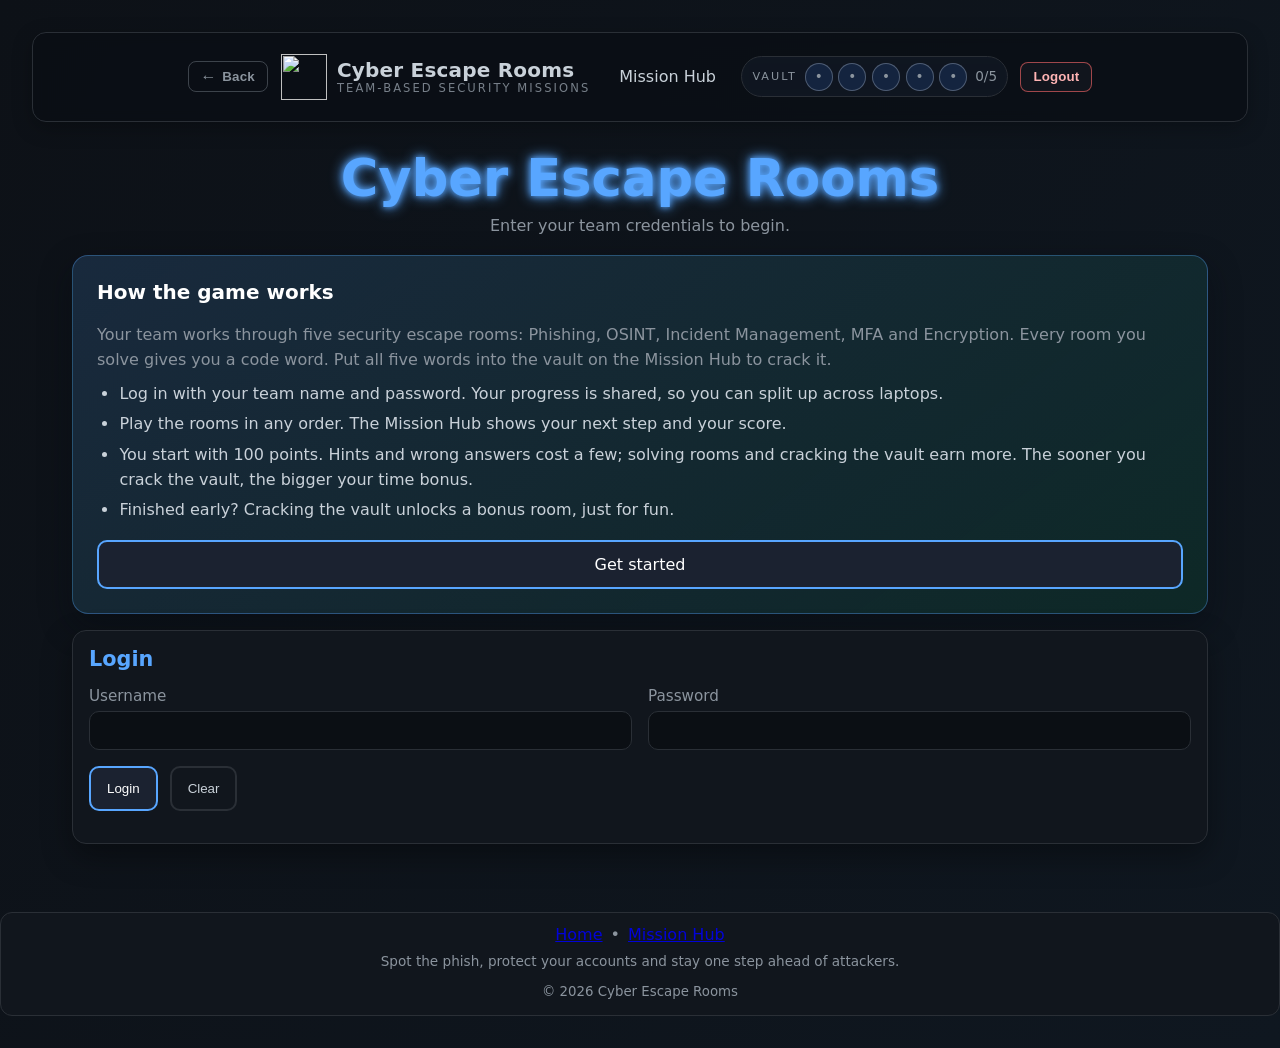
==== commit f331ca6b: "Sixth review round: time-bonus scoring, game clock, 5 rooms + bonus - Scoring: total = points kept +" ====
--- a/admin.html
+++ b/admin.html
@@ -3,7 +3,7 @@
 <head>
   <meta charset="UTF-8" />
   <meta name="viewport" content="width=device-width, initial-scale=1.0" />
-  <meta name="description" content="Cyber Escape Rooms — Admin dashboard with team progress, charts, and data sync." />
+  <meta name="description" content="Cyber Escape Rooms — Admin dashboard: game clock, leaderboard, team progress and data sync." />
   <link rel="icon" href="assets/favicon.png" type="image/png" />
 
   <!-- Tight CSP for static hosting (local assets only) -->
@@ -20,15 +20,18 @@
 
   <!-- External files only; no inline CSS/JS per your request -->
   <link rel="stylesheet" href="css/styles.css" />
+  <link rel="stylesheet" href="css/game-clock.css" />
   <script src="js/accessibility.js" defer></script>
   <script src="js/utils.js" defer></script>
+  <script src="js/scoring.js" defer></script>
+  <script src="js/game-clock.js" defer></script>
   <script src="js/state-sync.js" defer></script>
   <script src="js/session.js" defer></script>
   <script src="js/Chart.min.js" defer></script>
   <script src="js/admin.js" defer></script>
 </head>
 
-<body data-session="admin">
+<body data-session="admin" data-no-clock-pill>
   <a class="skip-link" href="#main">Skip to content</a>
 
   <!-- Global Header -->
@@ -77,6 +80,72 @@
     </div>
     <div id="spotlightLayer" aria-hidden="true"></div>
 
+    <!-- Game control: mode (free roam / competition) and the shared 60-minute clock -->
+    <section class="card admin-game mt-2" id="gamePanel" data-status="unknown" aria-labelledby="gameHeading">
+      <div class="admin-game__summary">
+        <h2 id="gameHeading">Game Control</h2>
+        <p class="admin-game__mode-name" id="gameModeName">Checking the game clock…</p>
+        <div class="admin-game__clock" id="gameClockFace" data-urgency="">
+          <span class="admin-game__clock-time" id="gameClockTime">--:--</span>
+          <span class="admin-game__clock-sub" id="gameClockSub">Checking…</span>
+        </div>
+        <p class="admin-game__status" id="gameStatusText" aria-live="polite"></p>
+      </div>
+
+      <div class="admin-game__group" role="group" aria-labelledby="gameModeHeading">
+        <h3 id="gameModeHeading" class="admin-game__label">Mode</h3>
+        <div class="admin-game__modes">
+          <button class="admin-game__mode" type="button" data-game-mode="free" aria-pressed="false" disabled>
+            <span class="admin-game__mode-title">Free roam (testing)</span>
+            <span class="admin-game__mode-desc">Practice before the big day: rooms always open, no clock, no time bonus.</span>
+          </button>
+          <button class="admin-game__mode" type="button" data-game-mode="competition" aria-pressed="false" disabled>
+            <span class="admin-game__mode-title">Competition</span>
+            <span class="admin-game__mode-desc">The real game: rooms stay locked until you press Start, then a 60-minute clock and a time bonus.</span>
+          </button>
+        </div>
+      </div>
+
+      <div class="admin-game__group" role="group" aria-labelledby="gameClockHeading">
+        <h3 id="gameClockHeading" class="admin-game__label">Clock</h3>
+        <div class="admin-game__actions">
+          <button class="btn primary" id="gameStartBtn" type="button" disabled>Start the 60-minute game</button>
+          <button class="btn warn" id="gameEndBtn" type="button" disabled>End the game now</button>
+          <button class="btn ghost" id="gameResetClockBtn" type="button" disabled>Reset the clock</button>
+        </div>
+        <p class="admin-game__hint muted" id="gameControlsHint"></p>
+      </div>
+
+      <p class="admin-game__feedback" id="gameFeedback" role="status" aria-live="polite"></p>
+    </section>
+
+    <!-- Leaderboard: the one scoring formula (js/scoring.js) -->
+    <section class="card admin-leaderboard mt-2" aria-labelledby="leaderboardHeading">
+      <div class="chart-header">
+        <h2 id="leaderboardHeading">Leaderboard</h2>
+        <span class="admin-leaderboard__meta muted" id="leaderboardMeta"></span>
+      </div>
+      <p class="admin-formula" id="scoreFormula">Total = points kept + 20 per room solved + 50 for cracking the vault + 2 per whole minute left on the clock (competition only).</p>
+      <div class="admin-table-wrap" role="region" aria-labelledby="leaderboardHeading" tabindex="0">
+        <table class="admin-lb">
+          <thead>
+            <tr>
+              <th scope="col">Rank</th>
+              <th scope="col">Team</th>
+              <th scope="col" class="num">Points kept</th>
+              <th scope="col" class="num">Rooms</th>
+              <th scope="col" class="num" id="lbVaultHead">Vault</th>
+              <th scope="col" class="num">Time bonus</th>
+              <th scope="col" class="num">Total</th>
+              <th scope="col" class="center-col">Bonus room <span class="admin-lb__sub">not scored</span></th>
+            </tr>
+          </thead>
+          <tbody id="leaderboardBody"></tbody>
+        </table>
+      </div>
+      <p class="admin-lb__swipe muted">Swipe the table sideways to see every column.</p>
+    </section>
+
     <!-- Admin Grid: left = teams/stats/controls, right = charts -->
     <div class="admin-grid mt-2">
 
@@ -89,13 +158,14 @@
 
         <section class="card mt-2" aria-labelledby="statsHeading">
           <h2 id="statsHeading">Stats &amp; Metrics</h2>
-          <p id="averageTimeStats" class="mt-1"></p>
+          <p id="statsSummary" class="mt-1"></p>
           <ul class="mt-1" style="list-style: disc; padding-left: 1.25rem">
             <li>Total teams detected: <strong id="statTotalTeams">—</strong></li>
-            <li>Overall puzzles completed: <strong id="statTotalCompleted">—</strong></li>
-            <li>Average completion time: <strong id="statAvgTime">—</strong></li>
+            <li>Core rooms solved (all teams): <strong id="statTotalCompleted">—</strong></li>
+            <li>Vaults cracked: <strong id="statVaults">—</strong></li>
+            <li>Bonus room finished: <strong id="statBonus">—</strong></li>
           </ul>
-          <p class="muted mt-1">Use this panel to track overall progress and average performance. Vault digits stay hidden so teams must earn them firsthand.</p>
+          <p class="muted mt-1">Vault code words stay hidden here so teams must earn them firsthand.</p>
         </section>
 
       </aside>
@@ -106,18 +176,18 @@
           <div class="chart-header">
             <h2 id="chartHeading">Team Analytics</h2>
             <div class="chart-tabs" role="tablist">
-              <button class="chart-tab is-active" type="button" data-target="progressChart" aria-controls="progressChart" aria-selected="true">Puzzle Completion</button>
-              <button class="chart-tab" type="button" data-target="timeChart" aria-controls="timeChart" aria-selected="false">Avg Time (s)</button>
-              <button class="chart-tab" type="button" data-target="challengeChart" aria-controls="challengeChart" aria-selected="false">Per Puzzle</button>
+              <button class="chart-tab is-active" type="button" data-target="progressChart" aria-controls="progressChart" aria-selected="true">Rooms Solved</button>
+              <button class="chart-tab" type="button" data-target="scoreChart" aria-controls="scoreChart" aria-selected="false">Score Breakdown</button>
+              <button class="chart-tab" type="button" data-target="challengeChart" aria-controls="challengeChart" aria-selected="false">Per Room</button>
             </div>
           </div>
           <div class="chart-carousel">
             <canvas id="progressChart" data-panel="progressChart" width="400" height="220" class="chart-panel is-active" role="img"
-                    aria-label="Bar chart of puzzles completed per team"></canvas>
-            <canvas id="timeChart" data-panel="timeChart" width="400" height="220" class="chart-panel" role="img"
-                    aria-label="Bar chart of average completion times per team"></canvas>
+                    aria-label="Bar chart of core rooms solved per team, out of 5. The leaderboard table has the same numbers."></canvas>
+            <canvas id="scoreChart" data-panel="scoreChart" width="400" height="220" class="chart-panel" role="img"
+                    aria-label="Stacked bar chart of each team's total score: points kept, room points, vault points and time bonus. The leaderboard table has the same numbers."></canvas>
             <canvas id="challengeChart" data-panel="challengeChart" width="400" height="220" class="chart-panel" role="img"
-                    aria-label="Bar chart showing how many teams completed each challenge"></canvas>
+                    aria-label="Bar chart of how many teams solved each core room, plus the bonus Forensics room, which is not scored"></canvas>
           </div>
         </section>
 
@@ -149,7 +219,7 @@
           <section class="card" aria-labelledby="syncHeading">
           <h2 id="syncHeading">Data Sync (Netlify ↔ Neon)</h2>
           <p class="mt-1" style="color:var(--muted)">
-            Pull/push team progress to a Neon Postgres instance (wire-up later).
+            The dashboard pulls every team's progress from the database every 25 seconds. Use these to force it now.
           </p>
           <div class="flex mt-1 control-row">
             <button class="btn" id="pullNeonBtn" type="button" title="Fetch latest stats from Neon">Pull from Neon</button>
@@ -167,7 +237,7 @@
           <section class="card" aria-labelledby="controlsHeading">
             <h2 id="controlsHeading">Controls</h2>
             <div class="flex mt-1 control-row">
-              <button class="btn" id="resetAllProgress" type="button">Reset All Teams</button>
+              <button class="btn" id="resetAllProgress" type="button" title="Wipes every team's rooms, code words, vault and points. The game clock is not changed.">Reset All Teams</button>
               <button class="btn ghost" id="toggleSpotlight" type="button">Toggle Spotlight</button>
               <button class="btn ghost" id="togglePodium" type="button">Toggle Podium</button>
               <button class="btn ghost" id="triggerConfetti" type="button">Celebrate</button>
@@ -197,7 +267,7 @@
     </div>
 
     <footer class="mt-3">
-      <p style="color:var(--muted)">Charts update based on each team’s local progress and timing data.</p>
+      <p style="color:var(--muted)">Team progress and the leaderboard refresh from the shared database every 25 seconds.</p>
     </footer>
   </main>
 
@@ -211,7 +281,7 @@
         <span aria-hidden="true">•</span>
         <a href="admin.html" aria-current="page">Admin</a>
       </nav>
-      <p class="footer-note">Monitor team progress, sync data, and celebrate strong cyber habits.</p>
+      <p class="footer-note">Run the game clock, follow the leaderboard and celebrate strong cyber habits.</p>
       <p class="footer-copy"><small>&copy; 2026 Cyber Escape Rooms</small></p>
     </div>
   </footer>
@@ -221,18 +291,19 @@
   <div id="pointsModal" class="admin-modal" aria-hidden="true">
     <div class="admin-modal__overlay" data-close-modal></div>
     <div class="admin-modal__dialog" role="dialog" aria-modal="true" aria-labelledby="pointsModalTitle">
-      <button class="admin-modal__close" type="button" data-close-modal aria-label="Close points log">&times;</button>
-      <h2 id="pointsModalTitle">Team Points Log</h2>
+      <button class="admin-modal__close" type="button" data-close-modal aria-label="Close points kept">&times;</button>
+      <h2 id="pointsModalTitle">Points Kept</h2>
       <p id="pointsModalSubtitle" class="muted"></p>
-      <canvas id="pointsModalChart" width="520" height="240" aria-hidden="true"></canvas>
+      <p class="muted mt-1">Points kept start at 100; hints and mistakes take points away. Room, vault and time-bonus points are added on top automatically, so only change points kept here.</p>
+      <div class="points-chart-wrap"><canvas id="pointsModalChart" width="520" height="240" aria-hidden="true"></canvas></div>
       <div id="pointsModalLog" class="points-log-list mt-1" role="region" aria-live="polite"></div>
       <form id="pointsAdjustForm" class="points-adjust-form mt-2">
         <div class="field">
-          <label for="pointsAdjustAmount">Adjust points by</label>
+          <label for="pointsAdjustAmount">Adjust points kept by</label>
           <input id="pointsAdjustAmount" name="amount" type="number" step="1" value="0" required />
         </div>
         <div class="field">
-          <label for="pointsSetTotal">Or set total to</label>
+          <label for="pointsSetTotal">Or set points kept to</label>
           <input id="pointsSetTotal" name="total" type="number" step="1" placeholder="Leave blank to keep current" />
         </div>
         <div class="field">
@@ -241,7 +312,7 @@
         </div>
         <div class="points-adjust-actions">
           <button class="btn" type="submit">Apply Changes</button>
-          <button class="btn ghost" type="button" id="pointsResetBtn">Clear Log</button>
+          <button class="btn ghost" type="button" id="pointsResetBtn">Clear log (back to 100)</button>
         </div>
         <p class="muted mt-1" id="pointsAdjustFeedback" aria-live="polite"></p>
       </form>
--- a/css/styles.css
+++ b/css/styles.css
@@ -134,17 +134,19 @@
     color: var(--brand);
 }
 
-.status-message[data-tone="success"]::before {
-    content: "Success";
+/* Same specificity as the rule above (it ends in :not(:empty)), otherwise
+   attr(data-tone) wins and players see the raw "WARN"/"SUCCESS"/"INFO". */
+.status-message[data-tone="success"]:not(:empty)::before {
+    content: "Nice";
     color: var(--accent);
 }
 
-.status-message[data-tone="warn"]::before {
-    content: "Check";
+.status-message[data-tone="warn"]:not(:empty)::before {
+    content: "Not yet";
     color: var(--warn);
 }
 
-.status-message[data-tone="info"]::before {
+.status-message[data-tone="info"]:not(:empty)::before {
     content: "Note";
 }
 
@@ -1046,96 +1048,7 @@
 }
 
 /* ==== Game Dashboard Layout ============================================= */
-.dashboard-grid {
-    display: grid;
-    gap: 1.25rem;
-    grid-template-columns: minmax(320px, 1.2fr) minmax(260px, 1fr);
-    align-items: start;
-}
-
-.dashboard-grid > .mission-card {
-    grid-column: 1 / -1;
-}
-
-.mission-card {
-    position: relative;
-    overflow: hidden;
-}
-
-.mission-card::before {
-    content: "";
-    position: absolute;
-    inset: -30%;
-    background: radial-gradient(circle at top right, rgba(88, 166, 255, .18), transparent 65%);
-    transform: rotate(-6deg);
-    pointer-events: none;
-}
-
-.mission-card__header {
-    position: relative;
-    z-index: 1;
-    display: flex;
-    flex-direction: column;
-    gap: .35rem;
-    margin-bottom: 1rem;
-}
-
-.mission-card__grid {
-    position: relative;
-    z-index: 1;
-    display: grid;
-    grid-template-columns: repeat(3, minmax(220px, 1fr));
-    gap: 1.25rem;
-    margin-top: 1.25rem;
-}
-
-.mission-brief {
-    background: rgba(15, 28, 40, .85);
-    border: 1px solid rgba(88, 166, 255, .28);
-    border-radius: 14px;
-    padding: 1rem;
-    display: grid;
-    gap: .65rem;
-}
-
-.mission-brief__title {
-    font-size: 1.1rem;
-    font-weight: 600;
-}
-
-.mission-brief__next {
-    display: flex;
-    flex-wrap: wrap;
-    gap: .5rem .75rem;
-    align-items: center;
-    font-size: .95rem;
-}
-
-.mission-brief__next .tag {
-    display: inline-flex;
-    align-items: center;
-    gap: .35rem;
-    padding: .35rem .7rem;
-    border-radius: 999px;
-    font-size: .85rem;
-    font-weight: 600;
-    background: rgba(9, 255, 136, .2);
-    color: var(--accent);
-}
-
-.mission-brief__next .tag.is-complete {
-    background: rgba(88, 166, 255, .2);
-    color: var(--brand);
-}
-
-.mission-brief .btn {
-    justify-self: start;
-}
-
-.mission-card .status-hud {
-    margin-top: 1.25rem;
-}
-
+/* The Mission Hub's own layout lives in game.html; these are the shared bits. */
 .points-box .btn {
     justify-self: stretch;
     align-self: end;
@@ -1172,18 +1085,6 @@
     box-shadow: 0 18px 36px rgba(8, 12, 24, .45);
 }
 
-.mission-tracker__header {
-    display: flex;
-    align-items: center;
-    justify-content: space-between;
-    gap: .5rem;
-}
-
-.mission-tracker__name {
-    font-weight: 600;
-    font-size: 1.05rem;
-}
-
 .mission-tracker__progress {
     font-family: "JetBrains Mono", Consolas, monospace;
     font-size: .9rem;
@@ -1207,12 +1108,6 @@
     transition: width .35s ease;
 }
 
-.mission-tracker__hint {
-    margin-top: .65rem;
-    color: var(--muted);
-    font-size: .9rem;
-}
-
 .mission-tracker__item.is-next {
     border-color: rgba(9, 255, 136, .45);
     box-shadow: 0 18px 34px rgba(9, 255, 136, .25);
@@ -1224,216 +1119,6 @@
 
 .mission-tracker__item.is-complete .mission-tracker__progress {
     color: var(--accent);
-}
-
-.mission-card__section {
-    background: rgba(15, 24, 38, .9);
-    border: 1px solid rgba(88, 166, 255, .22);
-    border-radius: 12px;
-    padding: 1rem;
-    box-shadow: inset 0 0 0 1px rgba(20, 28, 40, .4);
-    backdrop-filter: blur(4px);
-}
-
-.mission-card__section h3 {
-    font-size: 1.1rem;
-    margin-bottom: .5rem;
-}
-
-.mission-card__footer {
-    position: relative;
-    z-index: 1;
-    margin-top: 1.25rem;
-    display: flex;
-    justify-content: flex-end;
-    gap: .75rem;
-    flex-wrap: wrap;
-}
-
-.endless-callout {
-    margin-top: 1.5rem;
-    background: rgba(9, 255, 136, .08);
-    border: 1px solid rgba(9, 255, 136, .25);
-    border-radius: 14px;
-    padding: 1.25rem;
-    display: grid;
-    gap: .75rem;
-}
-
-.endless-callout .bonus-grid {
-    display: grid;
-    gap: 1rem;
-    margin-top: .5rem;
-    grid-template-columns: repeat(auto-fit, minmax(220px, 1fr));
-}
-
-.endless-callout .bonus-mission {
-    background: rgba(15, 24, 38, .85);
-    border: 1px solid rgba(9, 255, 136, .18);
-    border-radius: 12px;
-    padding: 1rem;
-    display: grid;
-    gap: .5rem;
-}
-
-.endless-callout .bonus-mission h3 {
-    font-size: 1.05rem;
-}
-
-.endless-callout .bonus-mission .btn {
-    justify-self: flex-start;
-}
-
-.bonus-callout {
-    margin-top: 1.5rem;
-    background: rgba(88, 166, 255, .08);
-    border: 1px solid rgba(88, 166, 255, .35);
-    border-radius: 14px;
-    padding: 1.25rem;
-    display: grid;
-    gap: .75rem;
-}
-
-.player-alias {
-    display: grid;
-    gap: .5rem;
-    background: rgba(15, 24, 38, .9);
-    border: 1px solid rgba(88, 166, 255, .18);
-    border-radius: 14px;
-    padding: 1rem;
-}
-
-.player-alias__label {
-    font-weight: 600;
-    display: block;
-    margin-bottom: .25rem;
-}
-
-.player-alias input {
-    width: 100%;
-    border-radius: 10px;
-    border: 1px solid rgba(88, 166, 255, .35);
-    background: rgba(17, 22, 34, .9);
-    color: #fff;
-    padding: .55rem .75rem;
-    font-size: 1rem;
-}
-
-.player-alias input:focus {
-    outline: 2px solid var(--brand);
-    outline-offset: 1px;
-}
-
-.player-alias__hint {
-    font-size: .85rem;
-}
-
-.player-alias__display {
-    font-size: .95rem;
-}
-
-.bonus-actions {
-    display: flex;
-    flex-wrap: wrap;
-    gap: .75rem;
-}
-
-.bonus-actions .btn {
-    min-width: 180px;
-}
-
-.bonus-subcopy {
-    display: grid;
-    gap: .4rem;
-}
-
-.journey-map__title {
-    font-size: .9rem;
-    letter-spacing: .08em;
-    text-transform: uppercase;
-    color: var(--brand);
-    opacity: .85;
-    margin-bottom: .4rem;
-}
-
-.journey-steps .step {
-    position: relative;
-    padding: .45rem .9rem;
-    border-radius: 10px;
-    background: rgba(12, 19, 30, .6);
-    border: 1px solid rgba(88, 166, 255, .18);
-    transition: transform .2s ease, border-color .2s ease, box-shadow .2s ease;
-}
-
-.journey-steps .step.done {
-    border-color: rgba(9, 255, 136, .4);
-    color: var(--accent);
-    box-shadow: 0 0 0 1px rgba(9, 255, 136, .25);
-}
-
-.journey-steps .step.is-next {
-    border-color: rgba(88, 166, 255, .6);
-    box-shadow: 0 0 0 2px rgba(88, 166, 255, .25);
-    transform: translateY(-2px);
-}
-
-.journey-steps .step.is-next::after {
-    content: "Next";
-    position: absolute;
-    top: -0.65rem;
-    right: .6rem;
-    font-size: .65rem;
-    letter-spacing: .1em;
-    text-transform: uppercase;
-    color: rgba(88, 166, 255, .85);
-}
-
-.quick-tips {
-    backdrop-filter: blur(6px);
-    background: linear-gradient(160deg, rgba(9, 255, 136, .12), rgba(9, 255, 136, .03));
-    border: 1px solid rgba(9, 255, 136, .25);
-}
-
-.tip-list {
-    list-style: disc;
-    padding-left: 1.1rem;
-    color: var(--muted);
-}
-
-.tip-list li + li {
-    margin-top: .4rem;
-}
-
-.vault-hint {
-    background: rgba(23, 31, 45, .65);
-    border-radius: 10px;
-    padding: .75rem;
-    border: 1px solid rgba(88, 166, 255, .18);
-}
-
-.vault-hint summary {
-    cursor: pointer;
-}
-
-@media (max-width: 1220px) {
-    .mission-card__grid {
-        grid-template-columns: repeat(2, minmax(220px, 1fr));
-    }
-}
-
-@media (max-width: 900px) {
-    .dashboard-grid {
-        grid-template-columns: 1fr;
-    }
-    .mission-card__grid {
-        grid-template-columns: 1fr;
-    }
-    .mission-card__footer {
-        justify-content: center;
-    }
-    .dashboard-grid > .chest-section {
-        width: 100%;
-    }
 }
 
 .badge {
@@ -1521,32 +1206,6 @@
     outline: none;
 }
 
-.score-card {
-    display: grid;
-    gap: .65rem;
-}
-
-.score-card .score-display {
-    display: flex;
-    align-items: center;
-    justify-content: space-between;
-    background: rgba(88, 166, 255, .08);
-    border: 1px solid rgba(88, 166, 255, .25);
-    border-radius: 12px;
-    padding: .75rem 1rem;
-}
-
-.score-card .score-display span {
-    font-size: clamp(2rem, 4.5vw, 3.1rem);
-    font-weight: 700;
-    letter-spacing: .08em;
-    color: var(--accent);
-}
-
-.score-card .btn.sm {
-    flex: 0 0 auto;
-}
-
 .score-log {
     background: rgba(17, 22, 29, .7);
     border: 1px solid var(--border);
@@ -1579,33 +1238,6 @@
 .score-log__list li {
     color: var(--muted);
     font-family: "JetBrains Mono", Consolas, monospace;
-}
-
-.journey-steps {
-    display: flex;
-    flex-wrap: wrap;
-    gap: .6rem;
-    align-items: center
-}
-
-.step {
-    background: #21262d;
-    border: 2px solid #3a4048;
-    color: var(--ink);
-    padding: .5rem .75rem;
-    border-radius: 10px;
-    transition: transform .2s, border-color .2s;
-}
-
-.step.final {
-    background: #2b3138;
-    border-color: #585f6a
-}
-
-.step.done {
-    border-color: var(--accent);
-    box-shadow: 0 0 10px #09ff8833;
-    transform: scale(1.02)
 }
 
 /* ==== Binary Lab ========================================================== */
@@ -1878,155 +1510,12 @@
 }
 
 /* ==== Vault / Chest ======================================================= */
-.chest-section h2 {
-    color: var(--brand)
-}
-
-.dashboard-grid > .mission-card,
-.dashboard-grid > .chest-section,
-.dashboard-grid > .quick-tips {
-    width: 100%;
-}
-
-.dashboard-grid > .chest-section {
-    align-self: stretch;
-}
-
-.vault-box {
-    display: flex;
-    flex-direction: column;
-    align-items: center;
-    gap: 1rem;
-    width: 100%;
-}
-
-.chest {
-    position: relative;
-    width: min(360px, 100%);
-    height: 200px;
-    perspective: 800px
-}
-
-.chest-body {
-    position: absolute;
-    bottom: 0;
-    left: 0;
-    right: 0;
-    height: 130px;
-    background: #3b2a1f;
-    border: 2px solid #714b31;
-    border-bottom-left-radius: 14px;
-    border-bottom-right-radius: 14px;
-    display: flex;
-    align-items: center;
-    justify-content: center;
-}
-
-.chest-lid {
-    position: absolute;
-    top: 0;
-    left: 0;
-    right: 0;
-    height: 90px;
-    background: #4a3427;
-    border: 2px solid #714b31;
-    border-top-left-radius: 14px;
-    border-top-right-radius: 14px;
-    transform-origin: top center;
-    transition: transform .6s ease;
-}
-
-.chest.open .chest-lid {
-    transform: rotateX(55deg)
-}
-
-.lock-button {
-    width: 58px;
-    height: 58px;
-    border-radius: 50%;
-    border: 2px solid #ffd166;
-    background: #222;
-    color: #ffd166;
-    font-size: 1.4rem;
-    box-shadow: none;
-    cursor: pointer;
-    transition: transform .2s, box-shadow .2s;
-}
-
-.lock-button:hover {
-    transform: scale(1.05);
-    box-shadow: 0 0 14px rgba(255, 209, 102, .35);
-}
-
-.lock-panel {
-    animation: fadeIn .25s ease
-}
-
-.lock-panel {
-    width: 100%;
-    max-width: 520px;
-}
-
-@keyframes fadeIn {
-    from {
-        opacity: 0;
-        transform: translateY(-4px)
-    }
-
-    to {
-        opacity: 1;
-        transform: translateY(0)
-    }
-}
-
-.lock-box {
-    display: flex;
-    justify-content: center;
-    align-items: center;
-    gap: .5rem;
-    margin-top: .25rem;
-    flex-wrap: wrap;
-}
-
+/* The vault's word slots (Mission Hub; game.html adds its own layout on top). */
 .lock-actions {
     display: flex;
     justify-content: center;
     gap: .75rem;
     flex-wrap: wrap;
-}
-
-.lock-digit {
-    width: 3rem;
-    height: 3rem;
-    font-size: 2rem;
-    text-align: center;
-    border: 2px solid var(--brand);
-    background: var(--bg-1);
-    color: #fff;
-    border-radius: 8px;
-    transition: transform .2s;
-    appearance: textfield;
-    -moz-appearance: textfield;
-    flex: 1 1 50px;
-    max-width: 60px;
-}
-
-.lock-digit:focus {
-    transform: scale(1.08);
-    box-shadow: 0 0 0 4px var(--ring);
-    outline: none
-}
-
-.lock-digit::-webkit-inner-spin-button,
-.lock-digit::-webkit-outer-spin-button {
-    -webkit-appearance: none;
-    margin: 0;
-}
-
-.lock-box--words {
-    flex-direction: column;
-    gap: .75rem;
-    align-items: stretch;
 }
 
 .lock-word-group {
@@ -2067,12 +1556,6 @@
     transform: scale(1.03);
     box-shadow: 0 0 0 4px var(--ring);
     outline: none;
-}
-
-.lock-word.is-filled {
-    border-color: var(--ok, #22c55e);
-    background: rgba(34, 197, 94, .1);
-    color: var(--ok, #22c55e);
 }
 
 /* ==== Phishing Tools & Canvas ============================================ */
@@ -3613,11 +3096,14 @@
 }
 
 .toast-stack {
+  /* Bottom-right, clear of the sticky header and its nav buttons. Toasts are
+     announcements only, so clicks/taps pass straight through them. */
   position: fixed;
-  top: 1.5rem;
-  right: 1.5rem;
+  bottom: calc(1.25rem + env(safe-area-inset-bottom, 0px));
+  right: 1.25rem;
   display: flex;
   flex-direction: column;
+  align-items: flex-end;
   gap: .65rem;
   z-index: 200;
   pointer-events: none;
@@ -3628,14 +3114,14 @@
   max-width: clamp(220px, 28vw, 320px);
   padding: .65rem .85rem;
   border-radius: .75rem;
-  background: rgba(2, 6, 23, .9);
+  background: rgba(2, 6, 23, .94);
   border: 1px solid rgba(148, 163, 184, .35);
-  color: var(--muted);
+  color: var(--ink, #e6edf3);
   box-shadow: 0 12px 32px rgba(15, 23, 42, .45);
   opacity: 0;
-  transform: translateY(-8px);
+  transform: translateY(8px);
   transition: opacity .25s ease, transform .25s ease;
-  pointer-events: auto;
+  pointer-events: none;
 }
 
 .toast.is-visible {
@@ -3648,12 +3134,21 @@
         left: 50%;
         right: auto;
         transform: translateX(-50%);
-        top: 1rem;
+        bottom: calc(.75rem + env(safe-area-inset-bottom, 0px));
         width: min(92vw, 320px);
+        align-items: stretch;
     }
     .toast {
         max-width: 100%;
+        min-width: 0;
+        padding: .45rem .75rem;
+        font-size: .86rem;
+        text-align: center;
     }
+}
+
+@media (prefers-reduced-motion: reduce) {
+    .toast { transition: opacity .2s ease; transform: none; }
 }
 
 .onboard {
@@ -4078,6 +3573,7 @@
   inset: 0;
   display: none;
   z-index: 2000;
+  overflow-y: auto; /* short screens can still reach the form */
 }
 
 .admin-modal.is-open {
@@ -4085,7 +3581,7 @@
 }
 
 .admin-modal__overlay {
-  position: absolute;
+  position: fixed;
   inset: 0;
   background: rgba(5, 12, 20, .78);
   backdrop-filter: blur(6px);
@@ -4101,6 +3597,12 @@
   padding: 1.6rem;
   box-shadow: 0 28px 60px rgba(0,0,0,.45);
   color: var(--ink);
+}
+
+/* Chart.js (maintainAspectRatio: false) sizes to its parent: give it a fixed box so it can't grow */
+.points-chart-wrap {
+  position: relative;
+  height: clamp(160px, 26vh, 220px);
 }
 
 .admin-modal__close {
@@ -4365,6 +3867,381 @@
   to   { transform: translateY(0) scaleY(1); opacity: 1; }
 }
 
+/* ==== Admin Dashboard: game control + leaderboard ======================= */
+.admin-game {
+  display: grid;
+  grid-template-columns: minmax(240px, 1fr) minmax(280px, 1.25fr) minmax(240px, 1fr);
+  gap: 1rem 1.5rem;
+  align-items: start;
+  background: linear-gradient(150deg, rgba(18,30,48,.92), rgba(9,14,23,.94));
+  border: 1px solid rgba(88,166,255,.28);
+}
+
+.admin-game h2 { margin-bottom: .25rem; }
+
+.admin-game__mode-name {
+  font-weight: 700;
+  color: #fff;
+  letter-spacing: .02em;
+}
+
+.admin-game__clock {
+  margin-top: .6rem;
+  display: flex;
+  flex-direction: column;
+  gap: .15rem;
+  padding: .7rem .9rem;
+  border-radius: 12px;
+  background: rgba(9, 12, 20, .7);
+  border: 1px solid rgba(88,166,255,.2);
+  transition: border-color .2s ease;
+}
+
+.admin-game__clock-time {
+  font-family: "JetBrains Mono", Consolas, monospace;
+  font-size: clamp(2rem, 4vw, 2.8rem);
+  font-weight: 700;
+  line-height: 1.05;
+  letter-spacing: .04em;
+  font-variant-numeric: tabular-nums;
+  color: var(--ink);
+}
+
+.admin-game__clock-sub {
+  color: var(--muted);
+  font-size: .8rem;
+  font-weight: 600;
+  text-transform: uppercase;
+  letter-spacing: .1em;
+}
+
+.admin-game[data-status="free"] .admin-game__clock-time,
+.admin-game[data-status="waiting"] .admin-game__clock-time { color: var(--brand); }
+.admin-game[data-status="free"] .admin-game__clock-time { font-size: clamp(1.5rem, 3vw, 2rem); }
+.admin-game[data-status="running"] .admin-game__clock { border-color: rgba(9,255,136,.45); }
+.admin-game[data-status="running"] .admin-game__clock-time {
+  color: var(--accent);
+  text-shadow: 0 0 12px rgba(9,255,136,.35);
+}
+.admin-game[data-status="running"] .admin-game__clock[data-urgency="warn"] { border-color: rgba(255,166,87,.6); }
+.admin-game[data-status="running"] .admin-game__clock[data-urgency="warn"] .admin-game__clock-time { color: var(--warn); text-shadow: none; }
+.admin-game[data-status="running"] .admin-game__clock[data-urgency="danger"] { border-color: rgba(255,85,85,.65); }
+.admin-game[data-status="running"] .admin-game__clock[data-urgency="danger"] .admin-game__clock-time { color: #ff8a8a; text-shadow: none; }
+.admin-game[data-status="over"] .admin-game__clock { border-color: rgba(255,105,105,.5); }
+.admin-game[data-status="over"] .admin-game__clock-time { color: #ffb4b4; }
+
+.admin-game__status {
+  margin-top: .6rem;
+  font-size: .95rem;
+}
+
+.admin-game__label {
+  font-size: .8rem;
+  font-weight: 700;
+  text-transform: uppercase;
+  letter-spacing: .12em;
+  color: var(--muted);
+  margin-bottom: .55rem;
+}
+
+.admin-game__modes,
+.admin-game__actions {
+  display: grid;
+  gap: .6rem;
+}
+
+.admin-game__mode {
+  appearance: none;
+  position: relative;
+  display: grid;
+  gap: .2rem;
+  width: 100%;
+  padding: .75rem .9rem .75rem 2.5rem;
+  border-radius: 12px;
+  border: 2px solid var(--border);
+  background: rgba(9, 13, 20, .6);
+  color: var(--ink);
+  font: inherit;
+  text-align: left;
+  cursor: pointer;
+  transition: border-color .18s ease, background .18s ease, transform .18s ease;
+}
+
+/* radio-style dot: the pressed mode is the current one */
+.admin-game__mode::before {
+  content: "";
+  position: absolute;
+  left: .85rem;
+  top: 1rem;
+  width: 16px;
+  height: 16px;
+  border-radius: 50%;
+  border: 2px solid var(--muted);
+}
+
+.admin-game__mode[aria-pressed="true"] {
+  border-color: var(--brand);
+  background: rgba(88,166,255,.14);
+  cursor: default;
+}
+
+.admin-game__mode[aria-pressed="true"]::before {
+  border-color: var(--brand);
+  background: radial-gradient(circle, var(--brand) 0 42%, transparent 48%);
+}
+
+.admin-game__mode:not([aria-pressed="true"]):not(:disabled):hover {
+  border-color: rgba(88,166,255,.6);
+  transform: translateY(-1px);
+}
+
+.admin-game__mode-title {
+  font-weight: 700;
+  color: #fff;
+}
+
+.admin-game__mode-desc {
+  font-size: .88rem;
+  line-height: 1.4;
+  color: var(--muted);
+}
+
+.admin-game__actions .btn {
+  width: 100%;
+  font-weight: 600;
+}
+
+.admin-game .btn:disabled,
+.admin-game__mode:disabled {
+  opacity: .45;
+  cursor: not-allowed;
+  transform: none;
+  box-shadow: none;
+}
+
+/* a disabled clock button reads as "not now", whatever its colour */
+.admin-game .btn:disabled {
+  background: transparent;
+  border-color: var(--border);
+  color: var(--muted);
+}
+
+.admin-game[aria-busy="true"] button {
+  pointer-events: none;
+  opacity: .6;
+}
+
+.admin-game__hint {
+  margin-top: .55rem;
+  font-size: .88rem;
+}
+
+.admin-game__feedback {
+  grid-column: 1 / -1;
+  font-size: .92rem;
+  color: var(--muted);
+}
+
+.admin-game__feedback:empty { display: none; }
+
+.admin-game__feedback[data-tone="ok"] { color: var(--accent); }
+
+.admin-game__feedback[data-tone="warn"] {
+  padding: .5rem .75rem;
+  border-radius: 8px;
+  background: rgba(248, 113, 113, .12);
+  color: #fca5a5;
+  font-weight: 600;
+}
+
+@media (max-width: 1100px) {
+  .admin-game { grid-template-columns: 1fr 1fr; }
+  .admin-game__summary { grid-column: 1 / -1; }
+}
+
+@media (max-width: 700px) {
+  .admin-game { grid-template-columns: 1fr; }
+}
+
+.admin-leaderboard {
+  background: linear-gradient(160deg, rgba(24,32,52,.88), rgba(12,17,28,.92));
+  border: 1px solid rgba(88,166,255,.18);
+}
+
+.admin-leaderboard__meta { font-size: .9rem; }
+
+.admin-formula {
+  margin-top: .35rem;
+  padding: .55rem .8rem;
+  border-left: 3px solid var(--brand);
+  border-radius: 0 8px 8px 0;
+  background: rgba(88,166,255,.08);
+  font-size: .92rem;
+}
+
+.admin-formula strong { color: #fff; }
+
+.admin-table-wrap {
+  margin-top: .85rem;
+  overflow-x: auto;
+  border-radius: 12px;
+  border: 1px solid rgba(88,166,255,.14);
+  background: rgba(9, 12, 20, .55);
+}
+
+.admin-lb {
+  width: 100%;
+  min-width: 680px;
+  border-collapse: collapse;
+  font-size: .95rem;
+}
+
+.admin-lb th,
+.admin-lb td {
+  padding: .6rem .75rem;
+  text-align: left;
+  vertical-align: middle;
+  border-bottom: 1px solid rgba(88,166,255,.1);
+}
+
+.admin-lb thead th {
+  font-size: .74rem;
+  font-weight: 700;
+  text-transform: uppercase;
+  letter-spacing: .08em;
+  color: var(--muted);
+  background: rgba(17, 22, 29, .85);
+}
+
+.admin-lb .num {
+  text-align: right;
+  white-space: nowrap;
+  font-family: "JetBrains Mono", Consolas, monospace;
+  font-variant-numeric: tabular-nums;
+}
+
+.admin-lb thead th.num { font-family: inherit; white-space: normal; }
+
+/* the bonus room is not part of the score: set it apart */
+.admin-lb .center-col {
+  text-align: center;
+  border-left: 1px dashed rgba(139,148,158,.35);
+}
+
+.admin-lb tbody tr:last-child > * { border-bottom: none; }
+.admin-lb tbody tr:hover { background: rgba(88,166,255,.06); }
+
+.admin-lb__team {
+  font-weight: 600;
+  letter-spacing: .04em;
+  color: #fff;
+}
+
+.admin-lb__team > span:first-child { display: block; }
+
+.admin-lb__note {
+  display: inline-block;
+  margin-top: .25rem;
+  padding: .1rem .45rem;
+  border-radius: 6px;
+  background: rgba(255,166,87,.14);
+  color: var(--warn);
+  font-size: .76rem;
+  font-weight: 600;
+  letter-spacing: 0;
+}
+
+.admin-lb__sub {
+  display: block;
+  font-size: .68rem;
+  font-weight: 500;
+  letter-spacing: .04em;
+  text-transform: none;
+}
+
+.admin-lb__rank {
+  display: inline-grid;
+  place-items: center;
+  width: 2rem;
+  height: 2rem;
+  border-radius: 999px;
+  background: rgba(139,148,158,.16);
+  color: var(--ink);
+  font-weight: 700;
+  font-family: "JetBrains Mono", Consolas, monospace;
+}
+
+.admin-lb tr[data-rank="1"] .admin-lb__rank { background: rgba(255,215,0,.85); color: #1a1405; }
+.admin-lb tr[data-rank="2"] .admin-lb__rank { background: rgba(192,192,192,.85); color: #111; }
+.admin-lb tr[data-rank="3"] .admin-lb__rank { background: rgba(205,127,50,.9); color: #1a0f05; }
+
+.admin-lb__total {
+  font-weight: 700;
+  font-size: 1.05rem;
+  color: var(--accent);
+}
+
+.admin-lb__tick { color: var(--accent); font-weight: 700; }
+.admin-lb__dash { color: var(--muted); }
+
+.admin-lb__empty {
+  text-align: center !important;
+  color: var(--muted);
+  padding: 1.2rem !important;
+}
+
+.admin-lb__swipe { display: none; }
+
+@media (max-width: 600px) {
+  .admin-lb { min-width: 560px; font-size: .85rem; }
+  .admin-lb th,
+  .admin-lb td { padding: .5rem .45rem; }
+  .admin-lb__rank { width: 1.7rem; height: 1.7rem; }
+  .admin-lb__swipe {
+    display: block;
+    margin-top: .5rem;
+    font-size: .8rem;
+  }
+}
+
+/* Team cards: total score, bonus-room tag, scoring notes */
+.team-card__total {
+  display: inline-flex;
+  flex-direction: column;
+  align-items: flex-end;
+  line-height: 1.1;
+}
+
+.team-card__total .team-card__points { font-size: 1.35rem; font-weight: 700; }
+
+.team-card__total small {
+  font-size: .68rem;
+  color: var(--muted);
+  text-transform: uppercase;
+  letter-spacing: .08em;
+}
+
+.team-card__badges .badge--bonus { border: 1px dashed rgba(139,148,158,.6); }
+.team-card__badges .badge--bonus.ok { border-color: rgba(9,255,136,.55); }
+
+.badge__note {
+  padding-left: .4rem;
+  border-left: 1px solid currentColor;
+  font-size: .66rem;
+  font-weight: 700;
+  text-transform: uppercase;
+  letter-spacing: .06em;
+  opacity: .8;
+}
+
+.team-card__note {
+  padding: .4rem .7rem;
+  border-radius: 8px;
+  background: rgba(255,166,87,.12);
+  color: var(--warn);
+  font-size: .85rem;
+}
+
 /* Celebration screen */
 .celebration {
     background: radial-gradient(circle at top, rgba(9, 255, 136, .15), rgba(12, 20, 32, 1));
@@ -4405,145 +4282,6 @@
     flex-wrap: wrap;
     gap: 1rem;
     margin-top: 1.75rem;
-}
-
-/* Endless challenge */
-.endless-main {
-    display: grid;
-    gap: 1.5rem;
-}
-
-.endless-status .endless-metrics {
-    display: grid;
-    grid-template-columns: repeat(auto-fit, minmax(120px, 1fr));
-    gap: 1rem;
-}
-
-.metric-label {
-    text-transform: uppercase;
-    letter-spacing: .05em;
-    font-size: .75rem;
-    color: var(--muted);
-}
-
-.metric-value {
-    font-size: 1.75rem;
-    font-weight: 600;
-    color: #fff;
-}
-
-.endless-arena {
-    display: grid;
-    gap: 1rem;
-}
-
-.endless-options {
-    display: grid;
-    gap: .75rem;
-}
-
-.endless-options .btn {
-    justify-content: flex-start;
-}
-
-.endless-controls {
-    display: flex;
-    flex-wrap: wrap;
-    gap: .75rem;
-}
-
-.endless-leaderboard .leaderboard-head {
-    display: flex;
-    align-items: center;
-    justify-content: space-between;
-    gap: 1rem;
-}
-
-.leaderboard-list {
-    list-style: decimal inside;
-    margin: 0;
-    padding: 0;
-    display: grid;
-    gap: .35rem;
-    color: var(--muted);
-}
-
-.leaderboard-list li strong {
-    color: #fff;
-}
-
-/* Firewall bonus */
-.firewall-card {
-    display: grid;
-    gap: 1.25rem;
-}
-
-.firewall-rule-list {
-    list-style: none;
-    margin: 0;
-    padding: 0;
-    display: grid;
-    gap: 1rem;
-    counter-reset: fw-rule;
-}
-
-.firewall-rule {
-    position: relative;
-    display: grid;
-    gap: .75rem;
-    padding: 1.1rem 1.1rem 1.1rem 3.5rem;
-    border-radius: 14px;
-    background: rgba(9, 16, 29, .65);
-    border: 1px solid rgba(88, 166, 255, .18);
-    box-shadow: inset 0 0 0 1px rgba(12, 21, 34, .5);
-}
-
-.firewall-rule::before {
-    content: counter(fw-rule);
-    counter-increment: fw-rule;
-    position: absolute;
-    top: 50%;
-    left: 1rem;
-    transform: translateY(-50%);
-    width: 2rem;
-    height: 2rem;
-    display: grid;
-    place-items: center;
-    font-weight: 600;
-    border-radius: 999px;
-    background: rgba(88, 166, 255, .18);
-    border: 1px solid rgba(88, 166, 255, .45);
-    color: rgba(255, 255, 255, .85);
-}
-
-.firewall-rule__body {
-    display: grid;
-    gap: .5rem;
-}
-
-.firewall-rule__title {
-    font-size: 1rem;
-    font-weight: 600;
-}
-
-.firewall-rule__actions {
-    display: flex;
-    gap: .5rem;
-    flex-wrap: wrap;
-}
-
-.firewall-rule__actions .btn {
-    min-width: 110px;
-}
-
-.firewall-actions {
-    display: flex;
-    flex-wrap: wrap;
-    gap: .75rem;
-}
-
-.firewall-actions .btn {
-    min-width: 140px;
 }
 
 /* ===== Header on phones: compact and not sticky ========================== */
--- a/css/game-clock.css
+++ b/css/game-clock.css
@@ -0,0 +1,161 @@
+/* game-clock.css — header clock pill + the "not started / time's up" room lock (js/game-clock.js) */
+
+/* ===== Header clock pill ================================================== */
+.gc-pill {
+  display: inline-flex;
+  align-items: center;
+  gap: .4rem;
+  padding: .35rem .6rem;
+  border: 1px solid var(--border);
+  border-radius: 999px;
+  background: rgba(30, 41, 59, .35);
+  backdrop-filter: blur(4px);
+  color: var(--muted);
+  font-size: .82rem;
+  font-weight: 600;
+  line-height: 1.25;
+  white-space: nowrap;
+  font-variant-numeric: tabular-nums;
+  transition: color .2s ease, border-color .2s ease, background .2s ease;
+}
+.gc-pill[hidden] { display: none; }
+.site-header .header-actions .gc-pill { order: 3; }
+/* Slightly tighter spacing so the extra pill still fits on one header row at laptop widths. */
+.site-header .header-actions:has(> .gc-pill:not([hidden])) { column-gap: .6rem; }
+
+.gc-pill__dot {
+  width: 8px;
+  height: 8px;
+  flex: 0 0 8px;
+  border-radius: 50%;
+  background: currentColor;
+}
+
+.gc-pill[data-state="waiting"] {
+  color: var(--brand);
+  border-color: rgba(88, 166, 255, .45);
+  background: var(--brand-soft);
+}
+.gc-pill[data-state="waiting"] .gc-pill__dot { animation: gcPulse 1.8s ease-in-out infinite; }
+
+.gc-pill[data-state="running"] {
+  color: var(--accent);
+  border-color: rgba(9, 255, 136, .4);
+  background: rgba(9, 255, 136, .08);
+}
+.gc-pill[data-state="running"] .gc-pill__dot { box-shadow: 0 0 8px var(--accent); }
+
+.gc-pill[data-state="warn"] {
+  color: var(--warn);
+  border-color: rgba(255, 166, 87, .55);
+  background: rgba(255, 166, 87, .12);
+}
+
+.gc-pill[data-state="danger"] {
+  color: #ff8a8a;
+  border-color: rgba(255, 85, 85, .6);
+  background: rgba(255, 85, 85, .14);
+}
+.gc-pill[data-state="danger"] .gc-pill__dot { animation: gcBlink 1s steps(2, start) infinite; }
+
+.gc-pill[data-state="over"] {
+  color: #ffb4b4;
+  border-color: rgba(255, 105, 105, .5);
+  background: rgba(255, 85, 85, .1);
+}
+
+@keyframes gcPulse { 50% { opacity: .3; } }
+@keyframes gcBlink { to { visibility: hidden; } }
+
+/* Phones: the vault tracker takes its own row, so the pill joins the button row above it. */
+@media (max-width: 720px) {
+  .site-header .header-actions .gc-pill { order: 2; padding: .3rem .6rem; font-size: .8rem; }
+}
+
+/* ===== Room lock overlay (core rooms, waiting / time's up) ================ */
+html.gc-locked,
+html.gc-locked body { overflow: hidden; }
+
+.gc-lock {
+  position: fixed;
+  inset: 0;
+  z-index: 5000;
+  display: grid;
+  place-items: center;
+  padding: 16px;
+  overflow-y: auto;
+  background:
+    radial-gradient(ellipse at 50% 30%, rgba(88, 166, 255, .12), transparent 60%),
+    rgba(6, 10, 16, .9);
+  backdrop-filter: blur(6px);
+  animation: gcFadeIn .25s ease;
+}
+
+.gc-lock__card {
+  width: min(100%, 34rem);
+  padding: clamp(1.5rem, 5vw, 2.5rem) clamp(1.1rem, 5vw, 2.25rem);
+  border: 1px solid var(--border);
+  border-top: 4px solid var(--brand);
+  border-radius: 18px;
+  background: linear-gradient(180deg, var(--panel-2), var(--panel));
+  box-shadow: 0 24px 60px rgba(0, 0, 0, .55);
+  text-align: center;
+  color: var(--ink);
+}
+.gc-lock[data-state="over"] .gc-lock__card { border-top-color: var(--warn); }
+
+.gc-lock__icon {
+  width: 4.5rem;
+  height: 4.5rem;
+  margin: 0 auto 1rem;
+  display: grid;
+  place-items: center;
+  border-radius: 50%;
+  color: var(--brand);
+  background: var(--brand-soft);
+  border: 1px solid rgba(88, 166, 255, .45);
+}
+.gc-lock[data-state="over"] .gc-lock__icon {
+  color: var(--warn);
+  background: rgba(255, 166, 87, .14);
+  border-color: rgba(255, 166, 87, .5);
+}
+
+.gc-lock__title {
+  margin: 0 0 .75rem;
+  font-size: clamp(1.6rem, 5.5vw, 2.25rem);
+  line-height: 1.2;
+  color: #fff;
+}
+
+.gc-lock__text {
+  margin: 0 auto 1.6rem;
+  max-width: 28rem;
+  font-size: 1.08rem;
+  line-height: 1.6;
+  color: var(--ink);
+}
+
+.gc-lock__btn.btn {
+  min-height: 3.25rem;
+  padding: .95rem 1.75rem;
+  font-size: 1.1rem;
+  font-weight: 700;
+  border-radius: 12px;
+}
+.gc-lock__btn.btn:focus-visible {
+  outline: 3px solid #fff;
+  outline-offset: 3px;
+  box-shadow: 0 0 0 6px var(--ring);
+}
+
+@media (max-width: 480px) {
+  .gc-lock__btn.btn { width: 100%; }
+}
+
+@keyframes gcFadeIn { from { opacity: 0; } to { opacity: 1; } }
+
+@media (prefers-reduced-motion: reduce) {
+  .gc-lock { animation: none; }
+  .gc-pill__dot { animation: none !important; }
+}
